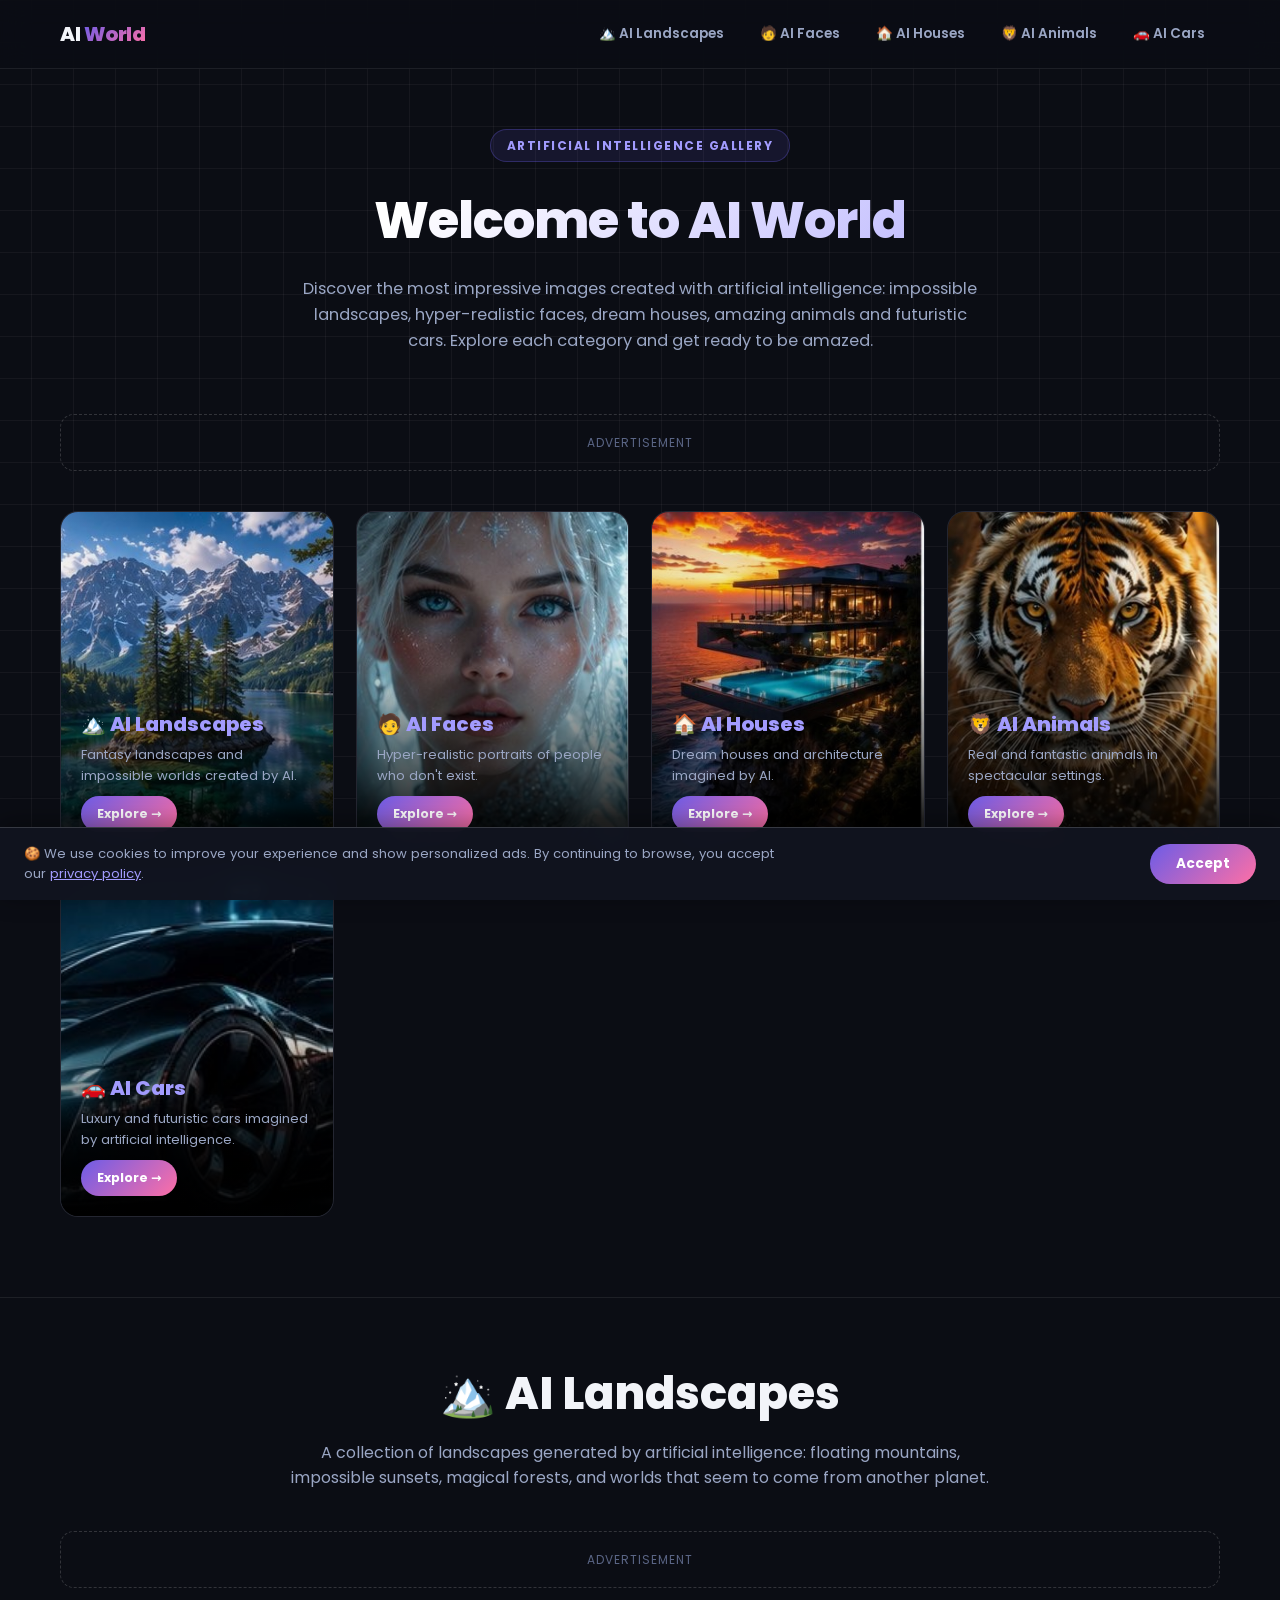
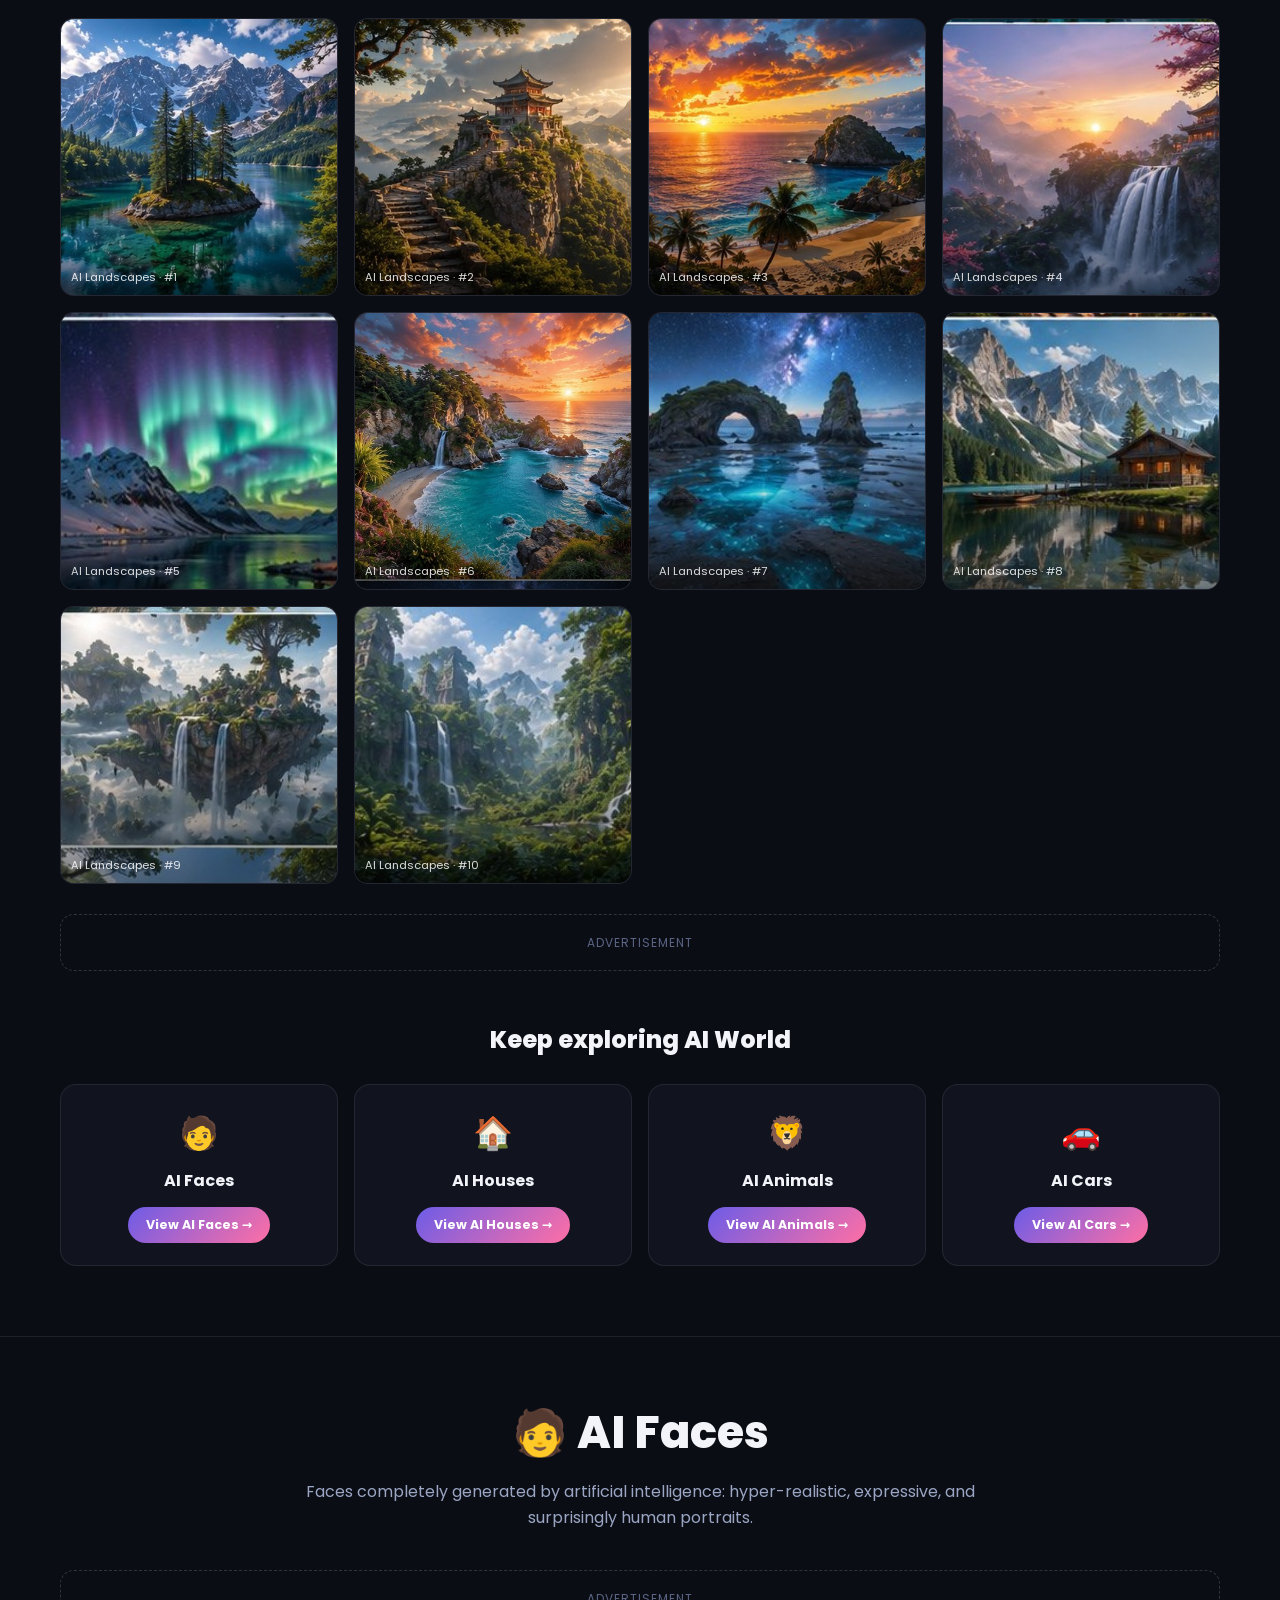
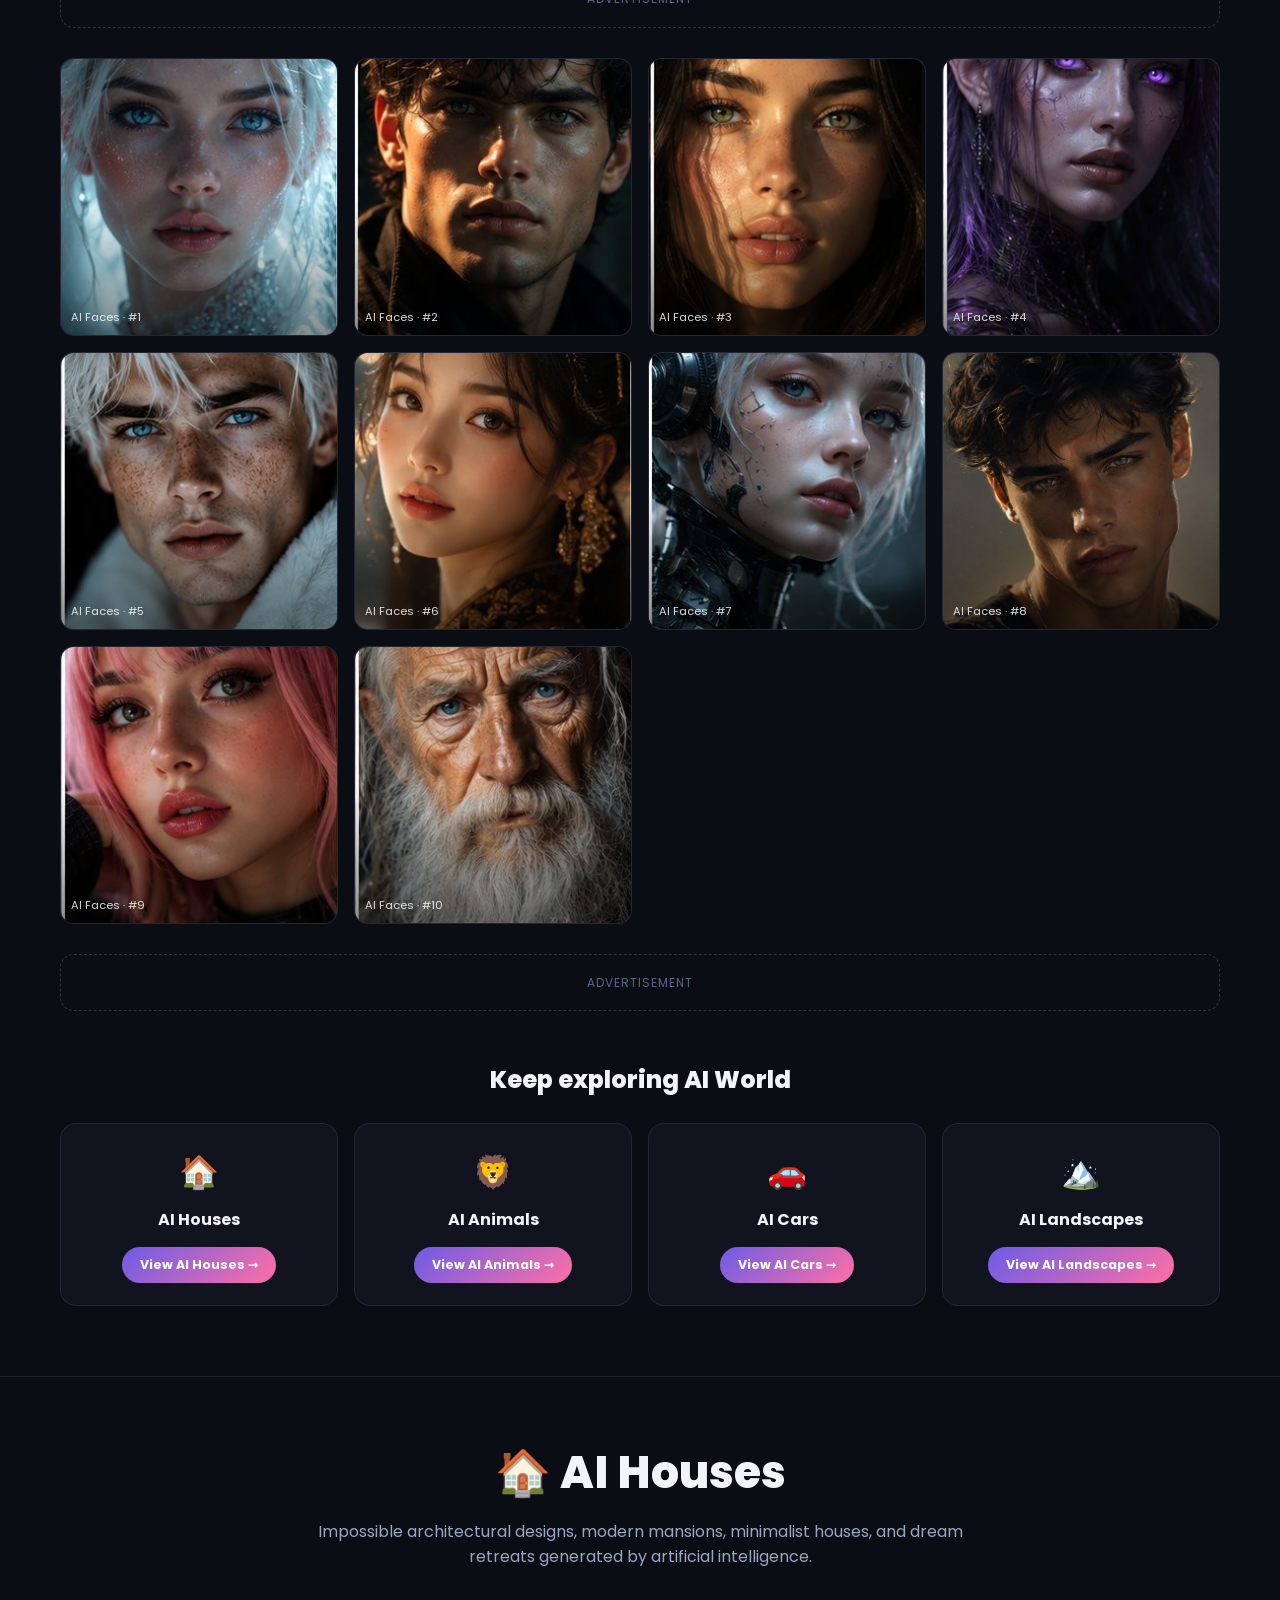
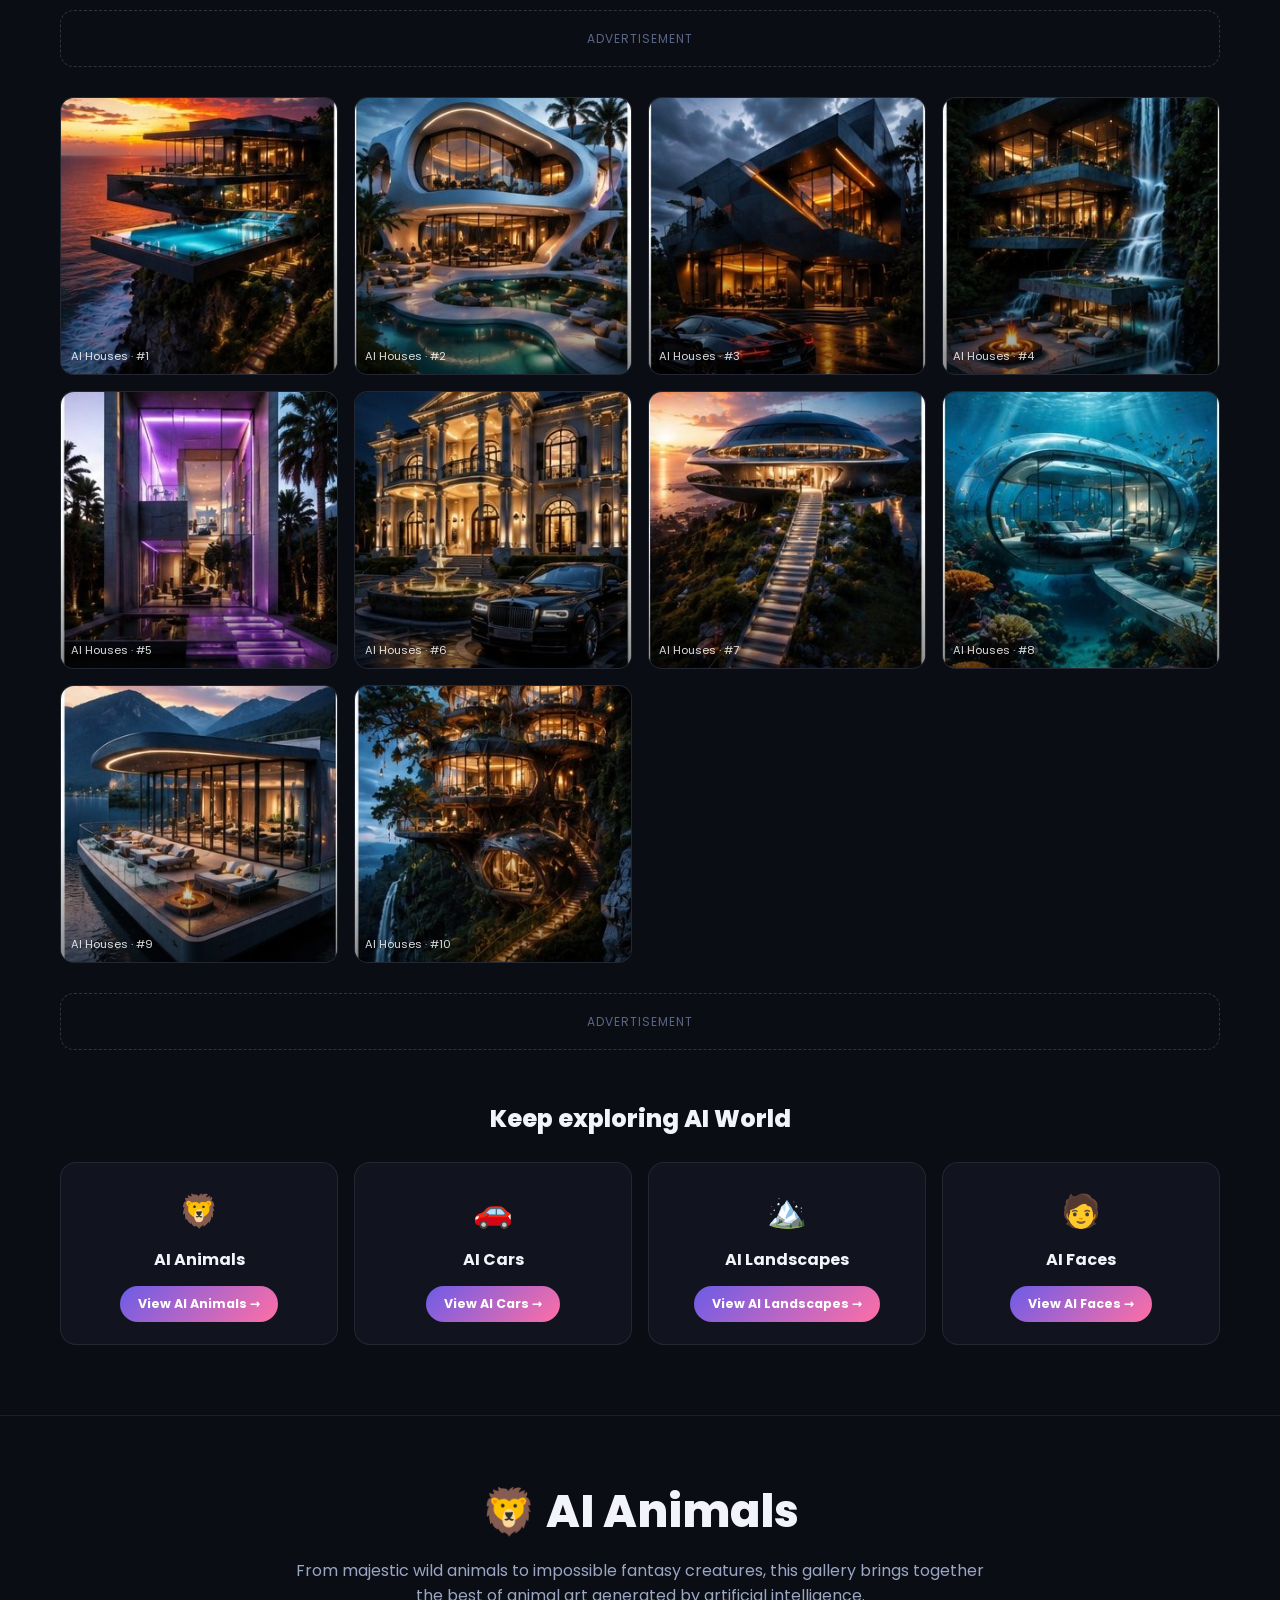
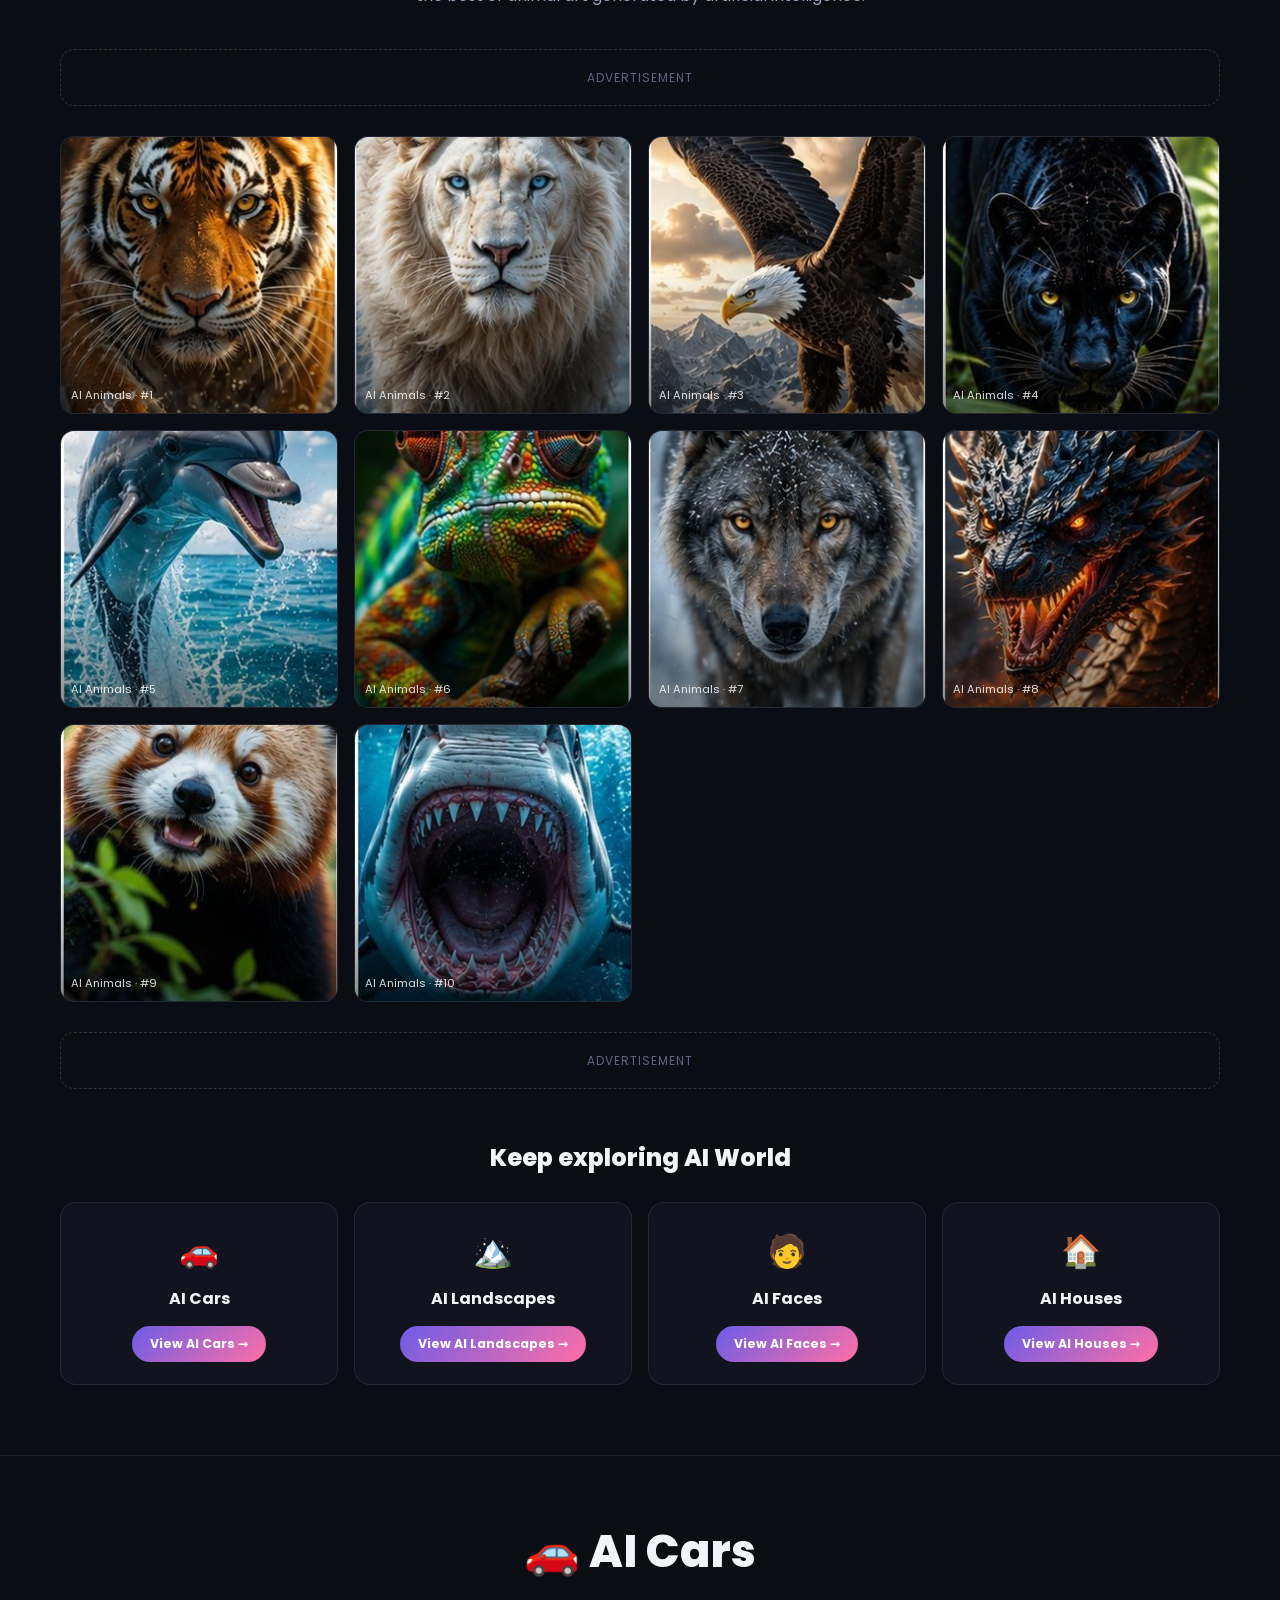
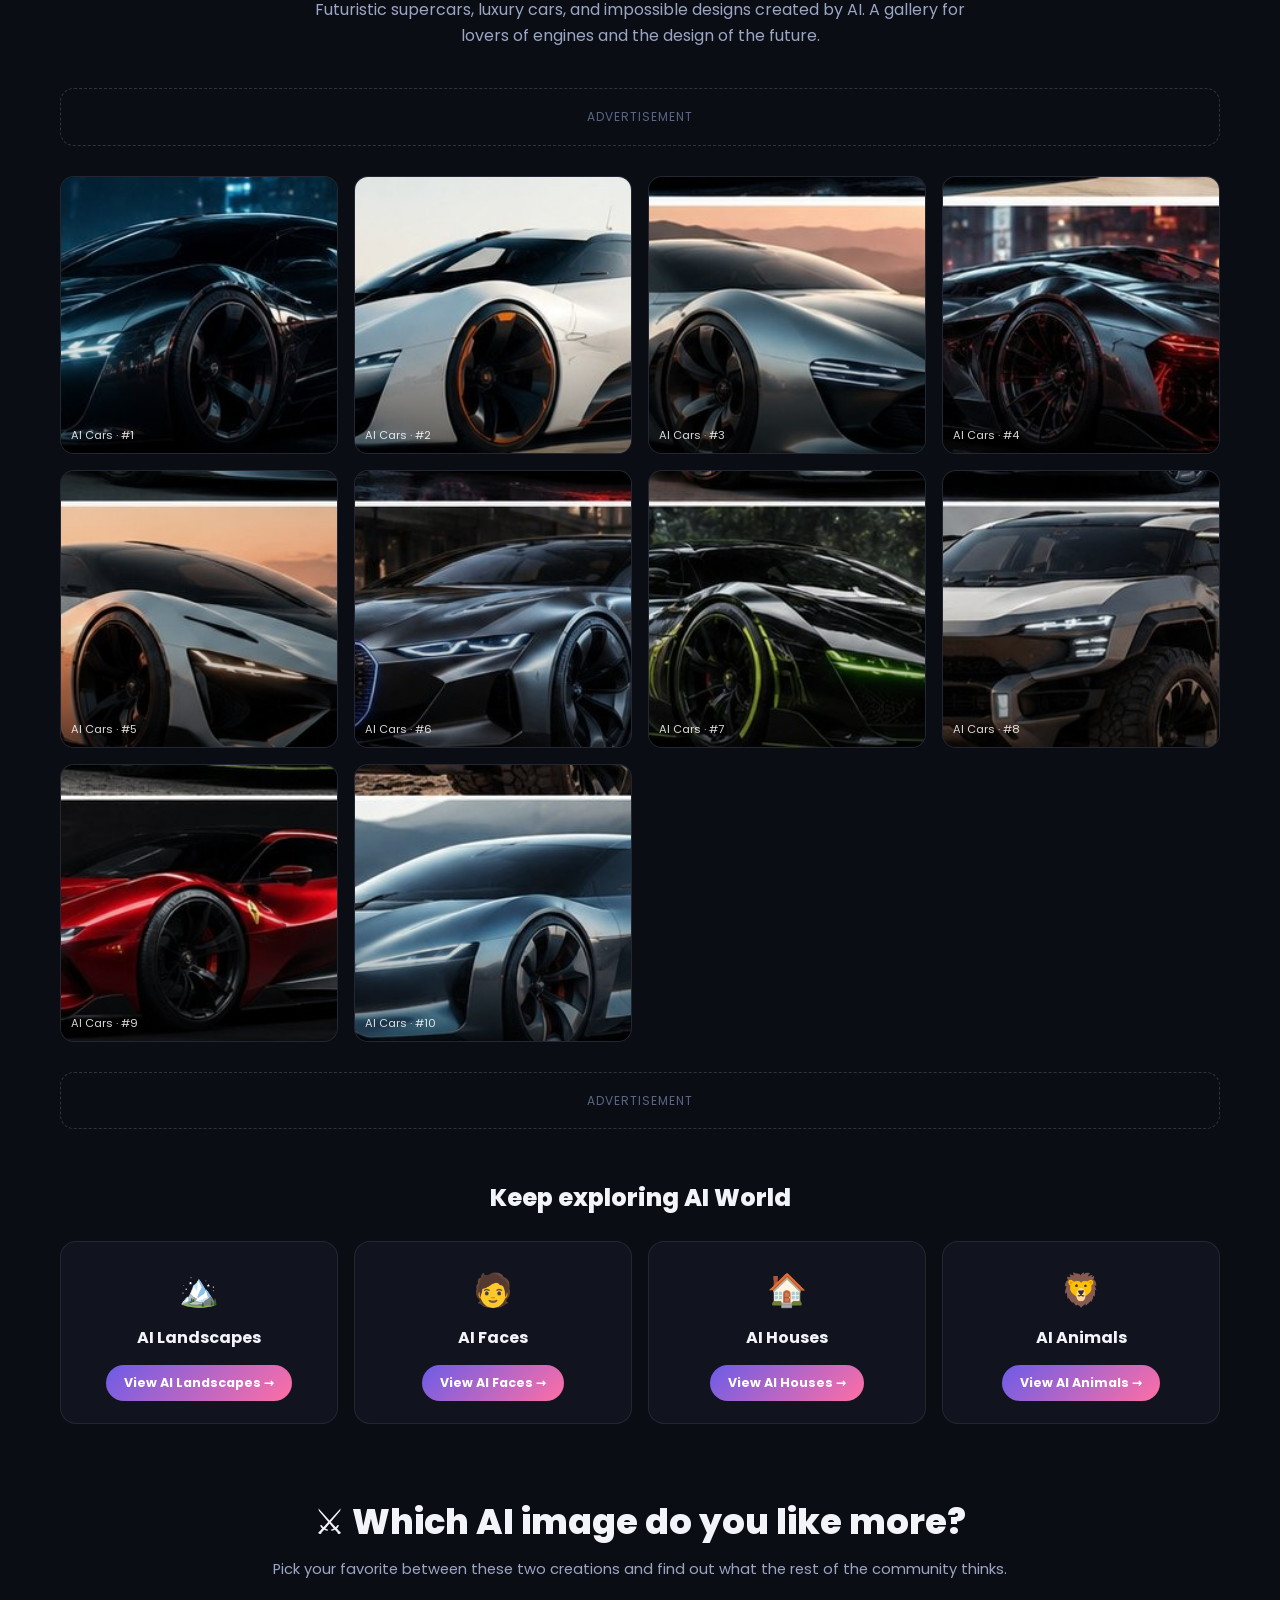
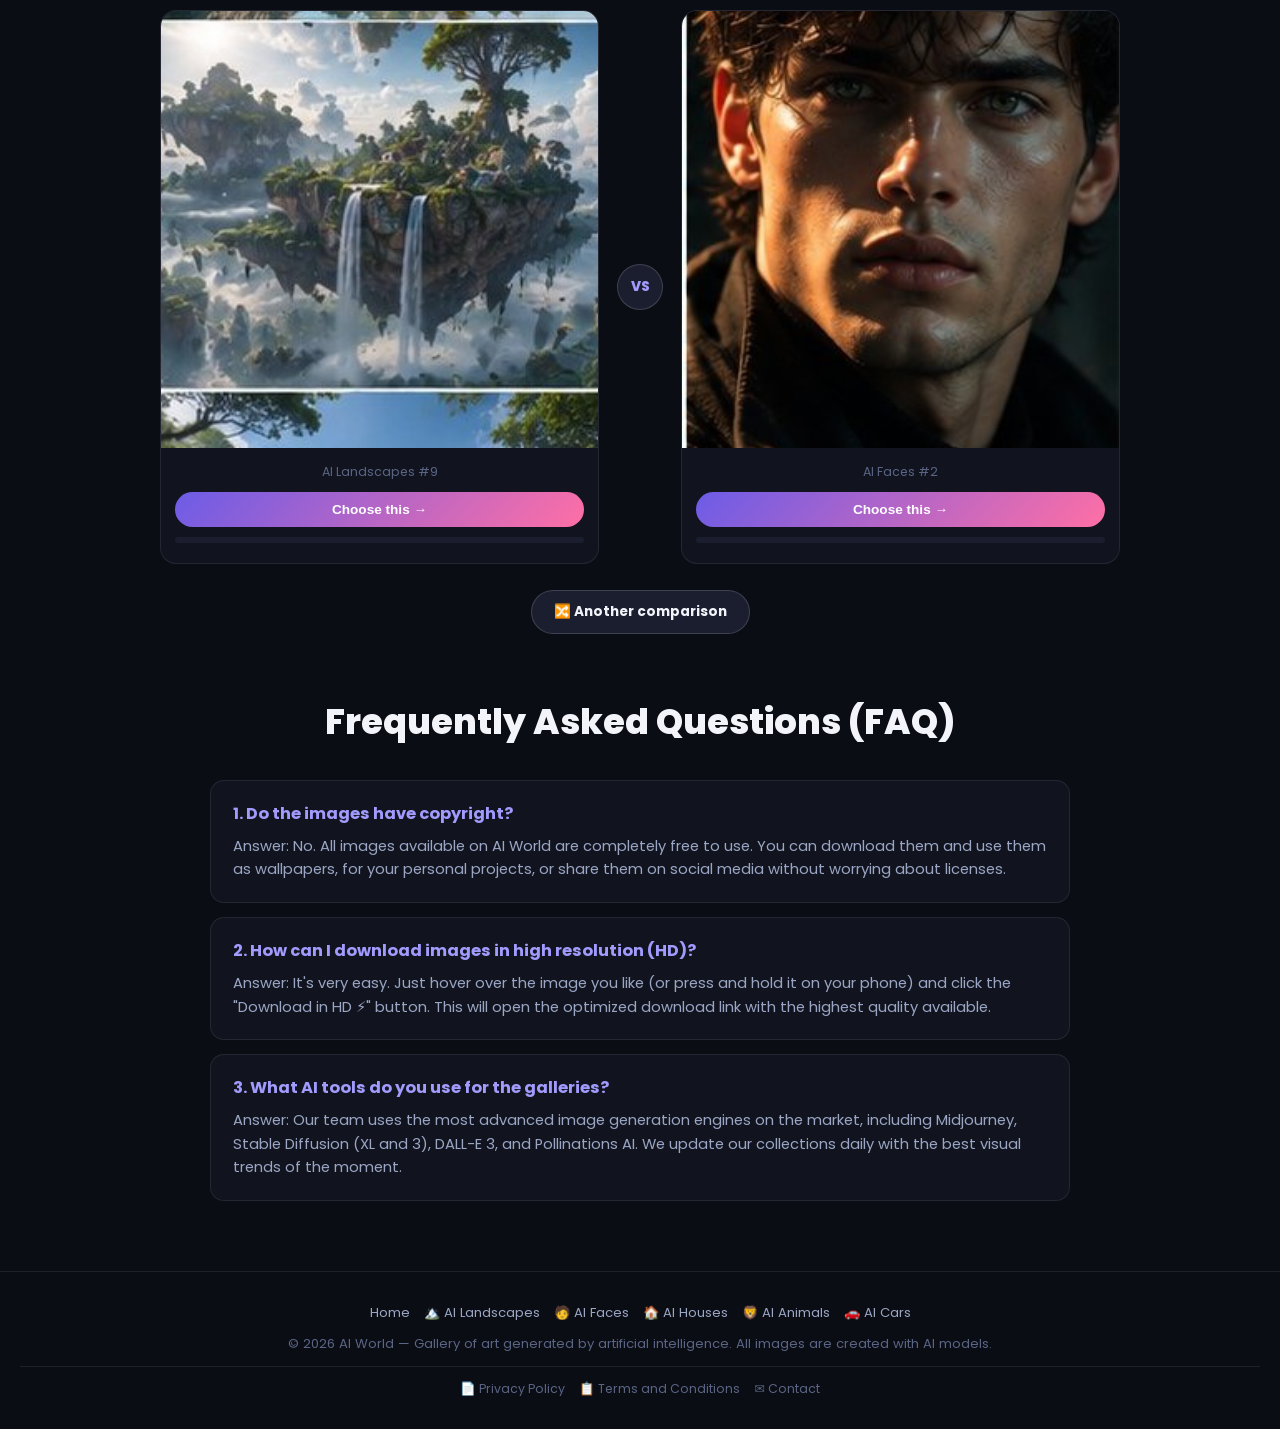
==== mundo ai/index.html @ f55146ba "Add files via upload" ====
<!DOCTYPE html>
<html lang="en">
<head>
  <meta charset="UTF-8" />
  <meta name="viewport" content="width=device-width, initial-scale=1.0" />
  
  <!-- CÓDIGO MULTITAG DE MONETAG (ACTIVO) -->
  <script src="https://quge5.com/88/tag.min.js" data-zone="249202" async data-cfasync="false"></script>
  <link rel="preconnect" href="https://fonts.googleapis.com">
  <link href="https://fonts.googleapis.com/css2?family=Poppins:wght@400;600;700;800&display=swap" rel="stylesheet">
  <title>AI World — Gallery of AI-Generated Images</title>
  <meta name="description" content="Explore AI World: landscapes, faces, houses, animals and cars generated with artificial intelligence. Amazing images on a single page." />
  <meta name="robots" content="index, follow" />
  <link rel="canonical" href="https://mundoia.com/" />

  <!-- Open Graph -->
  <meta property="og:title" content="AI World — Gallery of AI-Generated Images" />
  <meta property="og:description" content="Explore AI World: landscapes, faces, houses, animals and cars generated with artificial intelligence. Amazing images on a single page." />
  <meta property="og:type" content="website" />
  <meta property="og:image" content="https://image.pollinations.ai/prompt/epic%20fantasy%20floating%20islands%20sunset%2C%20dramatic%20clouds%2C%20hyperrealistic%2C%208k%2C%20high%20quality?width=600&height=600&seed=1000" />
  <meta property="og:url" content="https://mundoia.com/" />
  <meta property="og:locale" content="en_US" />

  <!-- Twitter Card -->
  <meta name="twitter:card" content="summary_large_image" />
  <meta name="twitter:title" content="AI World — Gallery of AI-Generated Images" />
  <meta name="twitter:description" content="Explore AI World: landscapes, faces, houses, animals and cars generated with artificial intelligence. Amazing images on a single page." />
  <meta name="twitter:image" content="https://image.pollinations.ai/prompt/epic%20fantasy%20floating%20islands%20sunset%2C%20dramatic%20clouds%2C%20hyperrealistic%2C%208k%2C%20high%20quality?width=600&height=600&seed=1000" />

  <!-- MONETAG HEAD -->
  <meta name="monetag" content="0c2abbb61e3e2661f0a6a58406e239d5" />

  <!-- SCRIPT DE VERIFICACIÓN DE GOOGLE ADSENSE (A FUTURO) -->
  <!-- <script async src="https://pagead2.googlesyndication.com/pagead/js/adsbygoogle.js?client=ca-pub-XXXXXXXXXXXXXXXX" crossorigin="anonymous"></script> -->

  <style>
/* ===== Mundo IA - estilos globales ===== */
*, *::before, *::after { box-sizing: border-box; margin: 0; padding: 0; }

:root {
  --bg: #0b0d14;
  --bg2: #11141f;
  --bg3: #1a1e2e;
  --border: rgba(255,255,255,0.08);
  --border2: rgba(255,255,255,0.16);
  --text1: #f2f4f9;
  --text2: #9aa6c4;
  --text3: #5a6585;
  --accent: #6c5ce7;
  --accent2: #a29bfe;
  --green: #3ecf8e;
  --pink: #ff6fa5;
}

html { scroll-behavior: smooth; }

body {
  font-family: 'Poppins', system-ui, -apple-system, Segoe UI, sans-serif;
  background-color: var(--bg);
  background-image:
    linear-gradient(rgba(255,255,255,0.045) 1px, transparent 1px),
    linear-gradient(90deg, rgba(255,255,255,0.045) 1px, transparent 1px);
  background-size: 42px 42px;
  background-position: center top;
  background-attachment: fixed;
  color: var(--text1);
  line-height: 1.6;
  min-height: 100vh;
}

img { max-width: 100%; display: block; }

a { color: var(--accent2); text-decoration: none; }

/* ===== Header / Nav ===== */
header {
  position: sticky;
  top: 0;
  z-index: 100;
  background: rgba(11,13,20,0.85);
  backdrop-filter: blur(14px);
  border-bottom: 1px solid var(--border);
}

.nav-wrap {
  max-width: 1200px;
  margin: 0 auto;
  display: flex;
  align-items: center;
  justify-content: space-between;
  padding: 14px 20px;
  gap: 16px;
}

.logo {
  font-size: 1.25rem;
  font-weight: 800;
  letter-spacing: -0.5px;
  color: var(--text1);
  white-space: nowrap;
}
.logo span {
  background: linear-gradient(135deg, var(--accent), var(--pink));
  -webkit-background-clip: text;
  background-clip: text;
  color: transparent;
}

nav.menu {
  display: flex;
  gap: 6px;
  flex-wrap: wrap;
  justify-content: flex-end;
}

nav.menu a {
  font-size: 0.85rem;
  font-weight: 600;
  color: var(--text2);
  padding: 8px 14px;
  border-radius: 30px;
  transition: all 0.2s ease;
  border: 1px solid transparent;
  white-space: nowrap;
}
nav.menu a:hover {
  color: var(--text1);
  background: var(--bg3);
  border-color: var(--border2);
}
nav.menu a.active {
  color: #fff;
  background: linear-gradient(135deg, var(--accent), #8e7bff);
  border-color: transparent;
}

/* mobile menu toggle */
.menu-toggle {
  display: none;
  background: var(--bg3);
  border: 1px solid var(--border2);
  color: var(--text1);
  font-size: 1.2rem;
  border-radius: 8px;
  width: 38px;
  height: 38px;
  cursor: pointer;
}

@media (max-width: 820px) {
  .menu-toggle { display: block; }
  nav.menu {
    display: none;
    width: 100%;
    flex-direction: column;
    align-items: stretch;
    gap: 4px;
    padding-top: 10px;
  }
  nav.menu.open { display: flex; }
  nav.menu a { text-align: center; }
  .nav-wrap { flex-wrap: wrap; }
}

/* ===== Hero ===== */
.hero {
  max-width: 1200px;
  margin: 0 auto;
  padding: 60px 20px 30px;
  text-align: center;
}
.hero .tag {
  display: inline-block;
  font-size: 0.75rem;
  font-weight: 700;
  letter-spacing: 1.5px;
  text-transform: uppercase;
  color: var(--accent2);
  background: rgba(108,92,231,0.12);
  border: 1px solid rgba(108,92,231,0.3);
  padding: 6px 16px;
  border-radius: 30px;
  margin-bottom: 18px;
}
.hero h1 {
  font-size: clamp(1.9rem, 5vw, 3.2rem);
  font-weight: 800;
  letter-spacing: -1px;
  margin-bottom: 14px;
  background: linear-gradient(135deg, #fff 30%, var(--accent2) 100%);
  -webkit-background-clip: text;
  background-clip: text;
  color: transparent;
}
.hero p {
  max-width: 680px;
  margin: 0 auto;
  color: var(--text2);
  font-size: 1.02rem;
}

/* ===== Categorias home ===== */
.cat-grid {
  max-width: 1200px;
  margin: 40px auto 80px;
  padding: 0 20px;
  display: grid;
  grid-template-columns: repeat(auto-fit, minmax(220px, 1fr));
  gap: 22px;
}
.cat-card {
  position: relative;
  border-radius: 18px;
  overflow: hidden;
  border: 1px solid var(--border);
  background: var(--bg2);
  aspect-ratio: 4/5;
  transition: transform 0.25s ease, border-color 0.25s ease;
}
.cat-card:hover { transform: translateY(-6px); border-color: var(--accent2); }
.cat-card img {
  width: 100%; height: 100%; object-fit: cover;
  transition: transform 0.4s ease;
}
.cat-card:hover img { transform: scale(1.07); }
.cat-card .overlay {
  position: absolute; inset: 0;
  background: linear-gradient(to top, rgba(0,0,0,0.85) 10%, rgba(0,0,0,0.05) 60%);
  display: flex; flex-direction: column; justify-content: flex-end;
  padding: 20px;
}
.cat-card h3 { font-size: 1.25rem; font-weight: 800; margin-bottom: 4px; }
.cat-card p { font-size: 0.82rem; color: var(--text2); margin-bottom: 10px; }
.cat-card .go {
  display: inline-flex; align-items: center; gap: 6px;
  font-size: 0.78rem; font-weight: 700;
  color: #fff;
  background: linear-gradient(135deg, var(--accent), var(--pink));
  padding: 8px 16px; border-radius: 30px; align-self: flex-start;
}

/* ===== Secciones de categoría (one-page) ===== */
.category-section {
  border-top: 1px solid var(--border);
  padding-top: 10px;
  scroll-margin-top: 70px;
}
.cat-hero {
  max-width: 1200px;
  margin: 0 auto;
  padding: 50px 20px 10px;
  text-align: center;
}
.cat-hero h2 {
  font-size: clamp(1.8rem, 4.5vw, 2.8rem);
  font-weight: 800;
  margin-bottom: 10px;
}
.cat-hero p {
  color: var(--text2);
  max-width: 700px;
  margin: 0 auto;
}
.next-section h3 {
  text-align: center;
  font-size: 1.4rem;
  font-weight: 800;
  margin-bottom: 24px;
}


/* ===== Gallery grid ===== */
.gallery {
  max-width: 1200px;
  margin: 30px auto 20px;
  padding: 0 20px;
  display: grid;
  grid-template-columns: repeat(auto-fill, minmax(230px, 1fr));
  gap: 16px;
}
.gallery figure {
  border-radius: 14px;
  overflow: hidden;
  background: var(--bg2);
  border: 1px solid var(--border);
  aspect-ratio: 1;
  position: relative;
}
.gallery img {
  width: 100%; height: 100%; object-fit: cover;
  transition: transform 0.4s ease;
}
.gallery figure.loading::before, .cat-card.loading::before {
  content: '⏳';
  position: absolute; inset: 0;
  display: flex; align-items: center; justify-content: center;
  font-size: 1.6rem; color: var(--text3);
  z-index: 1;
}
.gallery figure.error::before, .cat-card.error::before {
  content: '⚠️ reintentando...';
  font-size: 0.7rem;
}

.gallery figure:hover img { transform: scale(1.06); }
.gallery figure::after {
  content: '';
  position: absolute; inset: 0;
  background: linear-gradient(to top, rgba(0,0,0,0.45), transparent 50%);
  pointer-events: none;
}
.gallery figcaption {
  position: absolute; bottom: 8px; left: 10px; right: 10px;
  font-size: 0.7rem; color: rgba(255,255,255,0.85);
  z-index: 2;
}

/* ===== CTA / navegacion entre categorias ===== */
.next-section {
  max-width: 1200px;
  margin: 50px auto 70px;
  padding: 0 20px;
}
.next-section h2, .next-section h3 {
  text-align: center;
  font-size: 1.5rem;
  font-weight: 800;
  margin-bottom: 24px;
}
.next-grid {
  display: grid;
  grid-template-columns: repeat(auto-fit, minmax(180px, 1fr));
  gap: 16px;
}
.next-card {
  display: flex; flex-direction: column; align-items: center; gap: 10px;
  text-align: center;
  background: var(--bg2);
  border: 1px solid var(--border);
  border-radius: 16px;
  padding: 22px 14px;
  transition: all 0.2s ease;
}
.next-card:hover { border-color: var(--accent2); transform: translateY(-4px); }
.next-card .emoji { font-size: 2rem; }
.next-card .name { font-weight: 700; color: var(--text1); }
.next-card .btn {
  margin-top: 4px;
  font-size: 0.78rem; font-weight: 700;
  color: #fff;
  background: linear-gradient(135deg, var(--accent), var(--pink));
  padding: 8px 18px; border-radius: 30px;
}

/* ===== Ad slots (Monetag friendly) ===== */
.ad-slot {
  max-width: 1200px;
  margin: 30px auto;
  padding: 0 20px;
  text-align: center;
}
.ad-slot .ad-box {
  border: 1px dashed var(--border2);
  border-radius: 14px;
  padding: 18px;
  color: var(--text3);
  font-size: 0.75rem;
  text-transform: uppercase;
  letter-spacing: 1px;
}

/* ===== Comparador ===== */
.compare-section {
  max-width: 1000px;
  margin: 60px auto;
  padding: 0 20px;
  text-align: center;
}
.compare-section h2 {
  font-size: clamp(1.6rem, 4vw, 2.2rem);
  font-weight: 800;
  margin-bottom: 8px;
}
.compare-section .sub {
  color: var(--text2);
  font-size: 0.92rem;
  margin-bottom: 28px;
}
.compare-grid {
  display: grid;
  grid-template-columns: 1fr auto 1fr;
  align-items: center;
  gap: 18px;
}
.compare-card {
  background: var(--bg2);
  border: 1px solid var(--border);
  border-radius: 16px;
  overflow: hidden;
  transition: border-color 0.2s, transform 0.2s;
}
.compare-card:hover { border-color: var(--accent2); }
.compare-card img { width: 100%; aspect-ratio: 1; object-fit: cover; }
.compare-card .cc-body { padding: 14px; }
.compare-card .cc-label { font-size: 0.78rem; color: var(--text3); margin-bottom: 10px; }
.compare-card button {
  width: 100%;
  font-size: 0.85rem; font-weight: 700;
  color: #fff;
  background: linear-gradient(135deg, var(--accent), var(--pink));
  border: none; padding: 10px 14px; border-radius: 30px;
  cursor: pointer; transition: transform 0.15s, opacity 0.15s;
}
.compare-card button:hover { transform: translateY(-2px); }
.compare-card.voted button { opacity: 0.5; cursor: default; }
.compare-card .bar-wrap {
  margin-top: 10px;
  height: 6px;
  background: var(--bg3);
  border-radius: 10px;
  overflow: hidden;
}
.compare-card .bar-fill {
  height: 100%;
  background: linear-gradient(90deg, var(--accent), var(--pink));
  width: 0%;
  transition: width 0.5s ease;
}
.compare-card .pct { font-size: 0.75rem; color: var(--text2); margin-top: 6px; }
.vs-circle {
  width: 46px; height: 46px;
  border-radius: 50%;
  background: var(--bg3);
  border: 1px solid var(--border2);
  display: flex; align-items: center; justify-content: center;
  font-weight: 800; font-size: 0.85rem;
  color: var(--accent2);
}
.compare-next {
  margin-top: 26px;
  display: inline-flex; align-items: center; gap: 8px;
  font-size: 0.85rem; font-weight: 700;
  color: var(--text1);
  background: var(--bg3);
  border: 1px solid var(--border2);
  padding: 10px 22px; border-radius: 30px;
  cursor: pointer; transition: all 0.2s;
}
.compare-next:hover { border-color: var(--accent2); color: var(--accent2); }
@media (max-width: 700px) {
  .compare-grid { grid-template-columns: 1fr; }
  .vs-circle { margin: 0 auto; }
}

.faq-section {
  max-width: 900px;
  margin: 60px auto 70px;
  padding: 0 20px;
}
.faq-section h2 {
  text-align: center;
  font-size: clamp(1.6rem, 4vw, 2.2rem);
  font-weight: 800;
  margin-bottom: 30px;
}
.faq-item {
  background: var(--bg2);
  border: 1px solid var(--border);
  border-radius: 14px;
  padding: 20px 22px;
  margin-bottom: 14px;
}
.faq-item h3 {
  font-size: 1.02rem;
  font-weight: 700;
  color: var(--accent2);
  margin-bottom: 8px;
}
.faq-item p {
  font-size: 0.92rem;
  color: var(--text2);
}

footer {
  border-top: 1px solid var(--border);
  margin-top: 40px;
  padding: 30px 20px;
  text-align: center;
  color: var(--text3);
  font-size: 0.82rem;
}
footer a { color: var(--text2); }
footer .foot-links { display: flex; gap: 14px; justify-content: center; flex-wrap: wrap; margin-bottom: 10px; }
footer .foot-legal { display: flex; gap: 14px; justify-content: center; flex-wrap: wrap; margin-top: 12px; padding-top: 12px; border-top: 1px solid var(--border); }
footer .foot-legal a { font-size: 0.78rem; color: var(--text3); transition: color 0.2s; }
footer .foot-legal a:hover { color: var(--accent2); }

/* ===== Cookie Banner ===== */
#cookie-banner {
  position: fixed;
  bottom: 0; left: 0; right: 0;
  z-index: 9999;
  background: rgba(17, 20, 31, 0.97);
  border-top: 1px solid var(--border2);
  backdrop-filter: blur(12px);
  padding: 16px 24px;
  display: flex;
  align-items: center;
  justify-content: space-between;
  gap: 16px;
  flex-wrap: wrap;
  box-shadow: 0 -4px 24px rgba(0,0,0,0.4);
}
#cookie-banner p {
  font-size: 0.82rem;
  color: var(--text2);
  max-width: 750px;
  line-height: 1.5;
  margin: 0;
}
#cookie-banner p a { color: var(--accent2); text-decoration: underline; }
#cookie-banner-btn {
  background: linear-gradient(135deg, var(--accent), var(--pink));
  color: #fff;
  border: none;
  padding: 10px 26px;
  border-radius: 30px;
  font-size: 0.85rem;
  font-weight: 700;
  cursor: pointer;
  white-space: nowrap;
  transition: opacity 0.2s;
  font-family: inherit;
}
#cookie-banner-btn:hover { opacity: 0.85; }

/* ===== Modales legales ===== */
.modal-overlay {
  display: none;
  position: fixed;
  inset: 0;
  z-index: 10000;
  background: rgba(0,0,0,0.75);
  backdrop-filter: blur(6px);
  align-items: center;
  justify-content: center;
  padding: 20px;
}
.modal-overlay.open { display: flex; }
.modal-box {
  background: var(--bg2);
  border: 1px solid var(--border2);
  border-radius: 18px;
  max-width: 680px;
  width: 100%;
  max-height: 85vh;
  overflow-y: auto;
  padding: 36px 32px;
  position: relative;
  scrollbar-width: thin;
  scrollbar-color: var(--border2) transparent;
}
.modal-box h2 {
  font-size: 1.4rem;
  font-weight: 800;
  margin-bottom: 18px;
  color: var(--accent2);
}
.modal-box h3 {
  font-size: 1rem;
  font-weight: 700;
  color: var(--text1);
  margin: 18px 0 6px;
}
.modal-box p, .modal-box li {
  font-size: 0.88rem;
  color: var(--text2);
  line-height: 1.7;
  margin-bottom: 8px;
}
.modal-box ul { padding-left: 18px; margin-bottom: 8px; }
.modal-close {
  position: absolute;
  top: 16px; right: 18px;
  background: var(--bg3);
  border: 1px solid var(--border2);
  color: var(--text1);
  font-size: 1.1rem;
  border-radius: 8px;
  width: 34px; height: 34px;
  cursor: pointer;
  font-family: inherit;
  line-height: 1;
}
/* Formulario de contacto */
.contact-form { margin-top: 10px; }
.contact-form label {
  display: block;
  font-size: 0.82rem;
  font-weight: 600;
  color: var(--text2);
  margin-bottom: 5px;
  margin-top: 14px;
}
.contact-form input,
.contact-form textarea {
  width: 100%;
  background: var(--bg3);
  border: 1px solid var(--border2);
  border-radius: 10px;
  color: var(--text1);
  font-family: inherit;
  font-size: 0.88rem;
  padding: 10px 14px;
  outline: none;
  transition: border-color 0.2s;
  resize: vertical;
}
.contact-form input:focus,
.contact-form textarea:focus { border-color: var(--accent2); }
.contact-form textarea { min-height: 100px; }
.contact-form button {
  margin-top: 16px;
  background: linear-gradient(135deg, var(--accent), var(--pink));
  color: #fff;
  border: none;
  padding: 11px 28px;
  border-radius: 30px;
  font-size: 0.88rem;
  font-weight: 700;
  cursor: pointer;
  font-family: inherit;
  transition: opacity 0.2s;
}
.contact-form button:hover { opacity: 0.85; }
.contact-email-alt {
  margin-top: 20px;
  padding: 14px;
  background: var(--bg3);
  border-radius: 10px;
  font-size: 0.85rem;
  color: var(--text2);
  text-align: center;
}
.contact-email-alt a { color: var(--accent2); text-decoration: underline; }

  </style>
</head>
<body>
  <header>
    <div class="nav-wrap">
      <a href="#top" class="logo">AI <span>World</span></a>
      <button class="menu-toggle" id="menuToggle" aria-label="Open menu">☰</button>
      <nav class="menu" id="mainMenu">
        <a href="#paisajes-ia">🏔️ AI Landscapes</a>
        <a href="#rostros-ia">🧑 AI Faces</a>
        <a href="#casas-ia">🏠 AI Houses</a>
        <a href="#animales-ia">🦁 AI Animals</a>
        <a href="#autos-ia">🚗 AI Cars</a>
      </nav>
    </div>
  </header>

  <section class="hero" id="top">
    <span class="tag">Artificial Intelligence Gallery</span>
    <h1>Welcome to AI World</h1>
    <p>Discover the most impressive images created with artificial intelligence: impossible landscapes, hyper-realistic faces, dream houses, amazing animals and futuristic cars. Explore each category and get ready to be amazed.</p>
  </section>

  <div class="ad-slot"><div class="ad-box">Advertisement</div></div>

  <section class="cat-grid">
      <a href="#paisajes-ia" class="cat-card">
        <img src="[data-uri]" alt="AI Landscapes" loading="lazy" />
        <div class="overlay">
          <h3>🏔️ AI Landscapes</h3>
          <p>Fantasy landscapes and impossible worlds created by AI.</p>
          <span class="go">Explore →</span>
        </div>
      </a>
      <a href="#rostros-ia" class="cat-card">
        <img src="[data-uri]" alt="AI Faces" loading="lazy" />
        <div class="overlay">
          <h3>🧑 AI Faces</h3>
          <p>Hyper-realistic portraits of people who don't exist.</p>
          <span class="go">Explore →</span>
        </div>
      </a>
      <a href="#casas-ia" class="cat-card">
        <img src="[data-uri]" alt="AI Houses" loading="lazy" />
        <div class="overlay">
          <h3>🏠 AI Houses</h3>
          <p>Dream houses and architecture imagined by AI.</p>
          <span class="go">Explore →</span>
        </div>
      </a>
      <a href="#animales-ia" class="cat-card">
        <img src="[data-uri]" alt="AI Animals" loading="lazy" />
        <div class="overlay">
          <h3>🦁 AI Animals</h3>
          <p>Real and fantastic animals in spectacular settings.</p>
          <span class="go">Explore →</span>
        </div>
      </a>
      <a href="#autos-ia" class="cat-card">
        <img src="[data-uri]" alt="AI Cars" loading="lazy" />
        <div class="overlay">
          <h3>🚗 AI Cars</h3>
          <p>Luxury and futuristic cars imagined by artificial intelligence.</p>
          <span class="go">Explore →</span>
        </div>
      </a>
  </section>


  <section class="category-section" id="paisajes-ia">
    <div class="cat-hero">
      <h2>🏔️ AI Landscapes</h2>
      <p>A collection of landscapes generated by artificial intelligence: floating mountains, impossible sunsets, magical forests, and worlds that seem to come from another planet.</p>
    </div>

  <div class="ad-slot"><div class="ad-box">Advertisement</div></div>

    <div class="gallery">
      <figure>
        <img class="gallery-img" src="[data-uri]" alt="AI Landscapes #1" loading="lazy" />
        <figcaption>AI Landscapes · #1</figcaption>
      </figure>
      <figure>
        <img class="gallery-img" src="[data-uri]" alt="AI Landscapes #2" loading="lazy" />
        <figcaption>AI Landscapes · #2</figcaption>
      </figure>
      <figure>
        <img class="gallery-img" src="[data-uri]" alt="AI Landscapes #3" loading="lazy" />
        <figcaption>AI Landscapes · #3</figcaption>
      </figure>
      <figure>
        <img class="gallery-img" src="[data-uri]" alt="AI Landscapes #4" loading="lazy" />
        <figcaption>AI Landscapes · #4</figcaption>
      </figure>
      <figure>
        <img class="gallery-img" src="[data-uri]" alt="AI Landscapes #5" loading="lazy" />
        <figcaption>AI Landscapes · #5</figcaption>
      </figure>
      <figure>
        <img class="gallery-img" src="[data-uri]" alt="AI Landscapes #6" loading="lazy" />
        <figcaption>AI Landscapes · #6</figcaption>
      </figure>
      <figure>
        <img class="gallery-img" src="[data-uri]" alt="AI Landscapes #7" loading="lazy" />
        <figcaption>AI Landscapes · #7</figcaption>
      </figure>
      <figure>
        <img class="gallery-img" src="[data-uri]" alt="AI Landscapes #8" loading="lazy" />
        <figcaption>AI Landscapes · #8</figcaption>
      </figure>
      <figure>
        <img class="gallery-img" src="[data-uri]" alt="AI Landscapes #9" loading="lazy" />
        <figcaption>AI Landscapes · #9</figcaption>
      </figure>
      <figure>
        <img class="gallery-img" src="[data-uri]" alt="AI Landscapes #10" loading="lazy" />
        <figcaption>AI Landscapes · #10</figcaption>
      </figure>
    </div>

  <div class="ad-slot"><div class="ad-box">Advertisement</div></div>

    <div class="next-section">
      <h3>Keep exploring AI World</h3>
      <div class="next-grid">
        <a href="#rostros-ia" class="next-card">
          <span class="emoji">🧑</span>
          <span class="name">AI Faces</span>
          <span class="btn">View AI Faces →</span>
        </a>
        <a href="#casas-ia" class="next-card">
          <span class="emoji">🏠</span>
          <span class="name">AI Houses</span>
          <span class="btn">View AI Houses →</span>
        </a>
        <a href="#animales-ia" class="next-card">
          <span class="emoji">🦁</span>
          <span class="name">AI Animals</span>
          <span class="btn">View AI Animals →</span>
        </a>
        <a href="#autos-ia" class="next-card">
          <span class="emoji">🚗</span>
          <span class="name">AI Cars</span>
          <span class="btn">View AI Cars →</span>
        </a>
      </div>
    </div>
  </section>


  <section class="category-section" id="rostros-ia">
    <div class="cat-hero">
      <h2>🧑 AI Faces</h2>
      <p>Faces completely generated by artificial intelligence: hyper-realistic, expressive, and surprisingly human portraits.</p>
    </div>

  <div class="ad-slot"><div class="ad-box">Advertisement</div></div>

    <div class="gallery">
      <figure>
        <img class="gallery-img" src="[data-uri]" alt="AI Faces #1" loading="lazy" />
        <figcaption>AI Faces · #1</figcaption>
      </figure>
      <figure>
        <img class="gallery-img" src="[data-uri]" alt="AI Faces #2" loading="lazy" />
        <figcaption>AI Faces · #2</figcaption>
      </figure>
      <figure>
        <img class="gallery-img" src="[data-uri]" alt="AI Faces #3" loading="lazy" />
        <figcaption>AI Faces · #3</figcaption>
      </figure>
      <figure>
        <img class="gallery-img" src="[data-uri]" alt="AI Faces #4" loading="lazy" />
        <figcaption>AI Faces · #4</figcaption>
      </figure>
      <figure>
        <img class="gallery-img" src="[data-uri]" alt="AI Faces #5" loading="lazy" />
        <figcaption>AI Faces · #5</figcaption>
      </figure>
      <figure>
        <img class="gallery-img" src="[data-uri]" alt="AI Faces #6" loading="lazy" />
        <figcaption>AI Faces · #6</figcaption>
      </figure>
      <figure>
        <img class="gallery-img" src="[data-uri]" alt="AI Faces #7" loading="lazy" />
        <figcaption>AI Faces · #7</figcaption>
      </figure>
      <figure class="loading">
        <img class="gallery-img" data-prompt="AI Faces #8" data-seed="531" data-tries="0" src="[data-uri]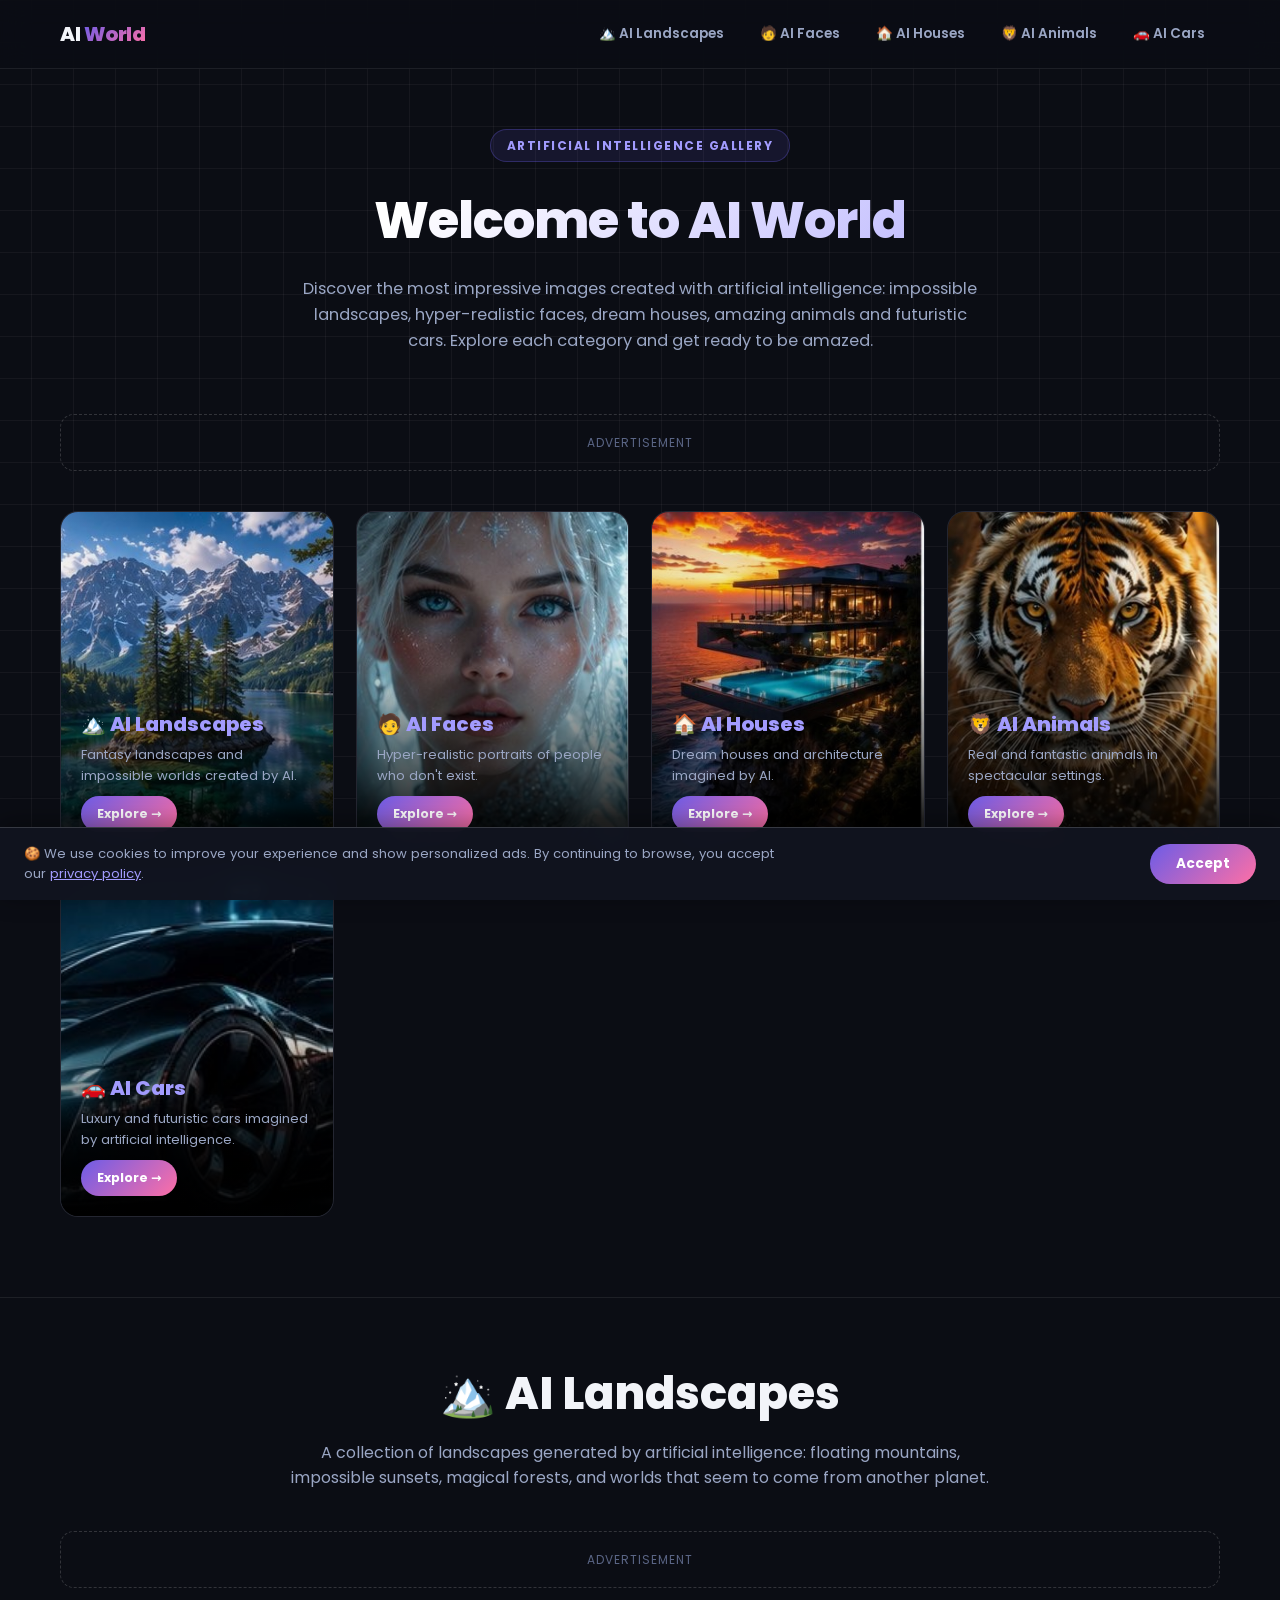
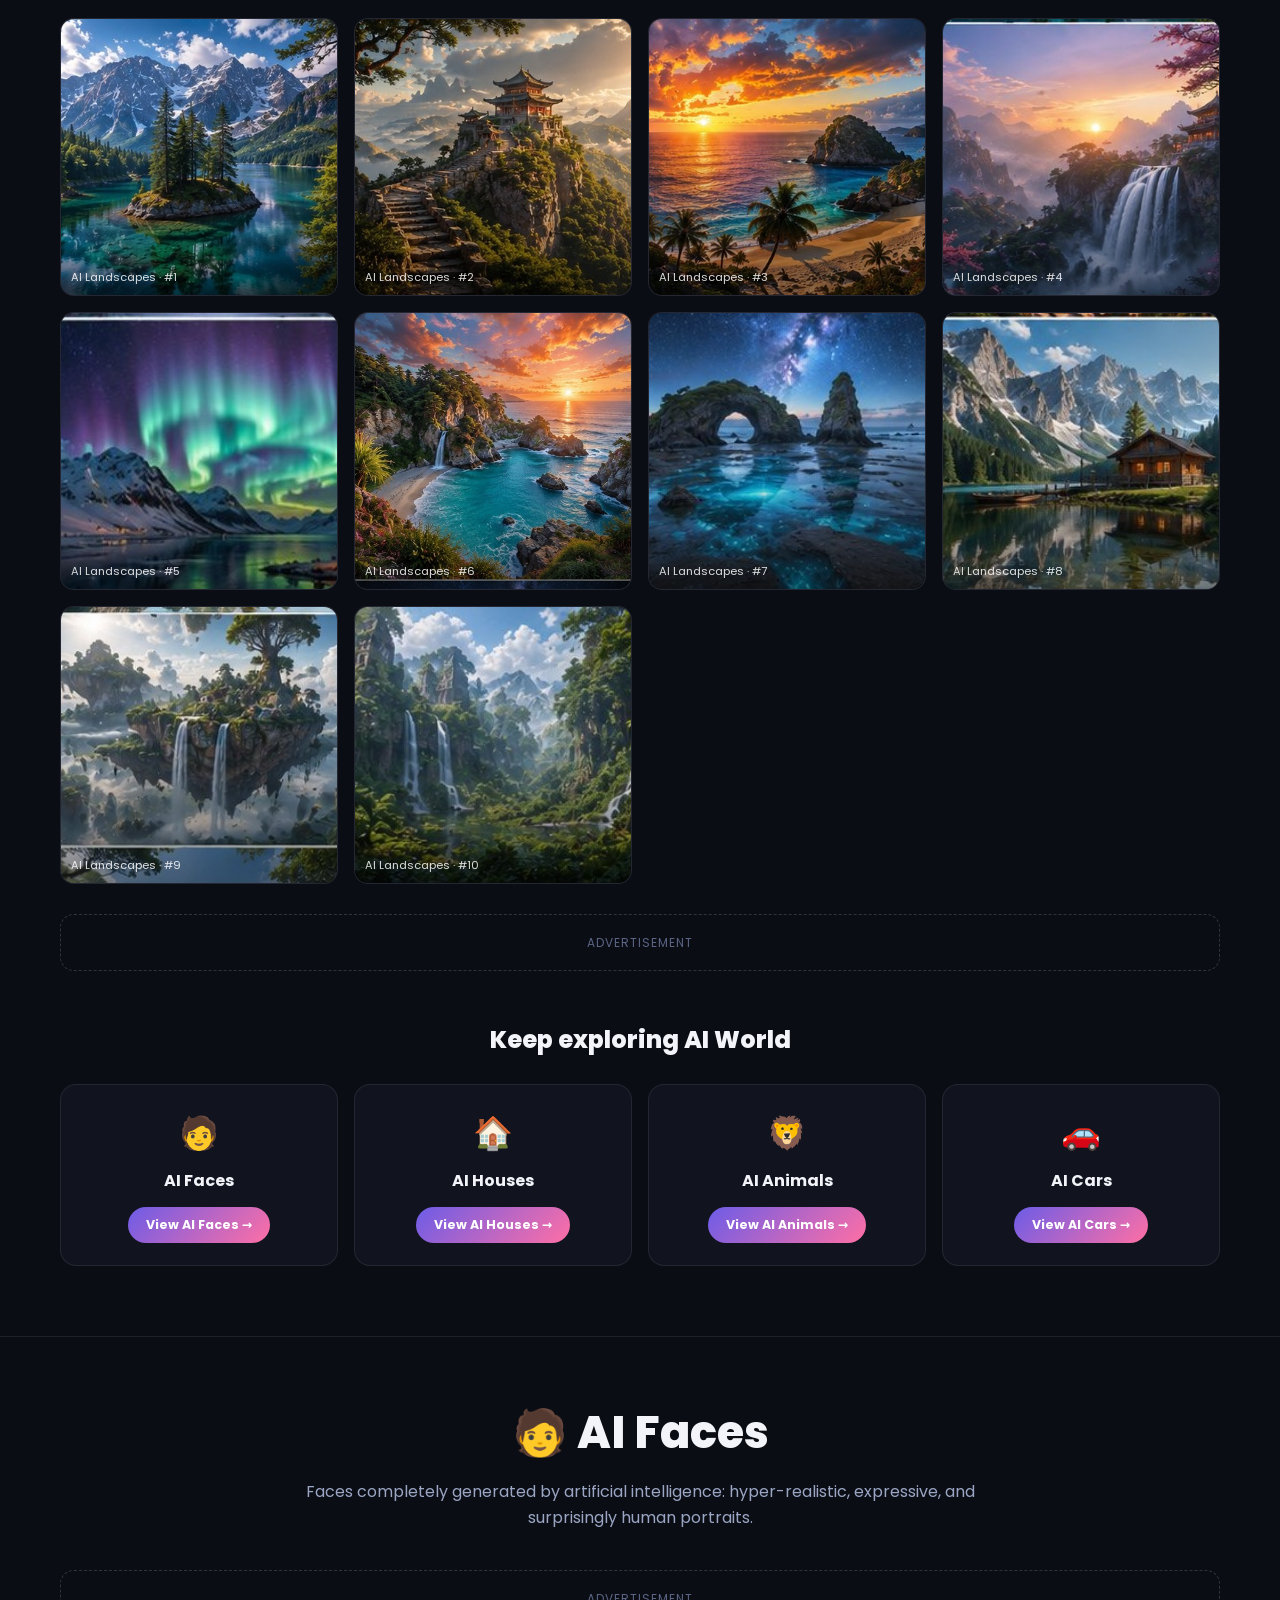
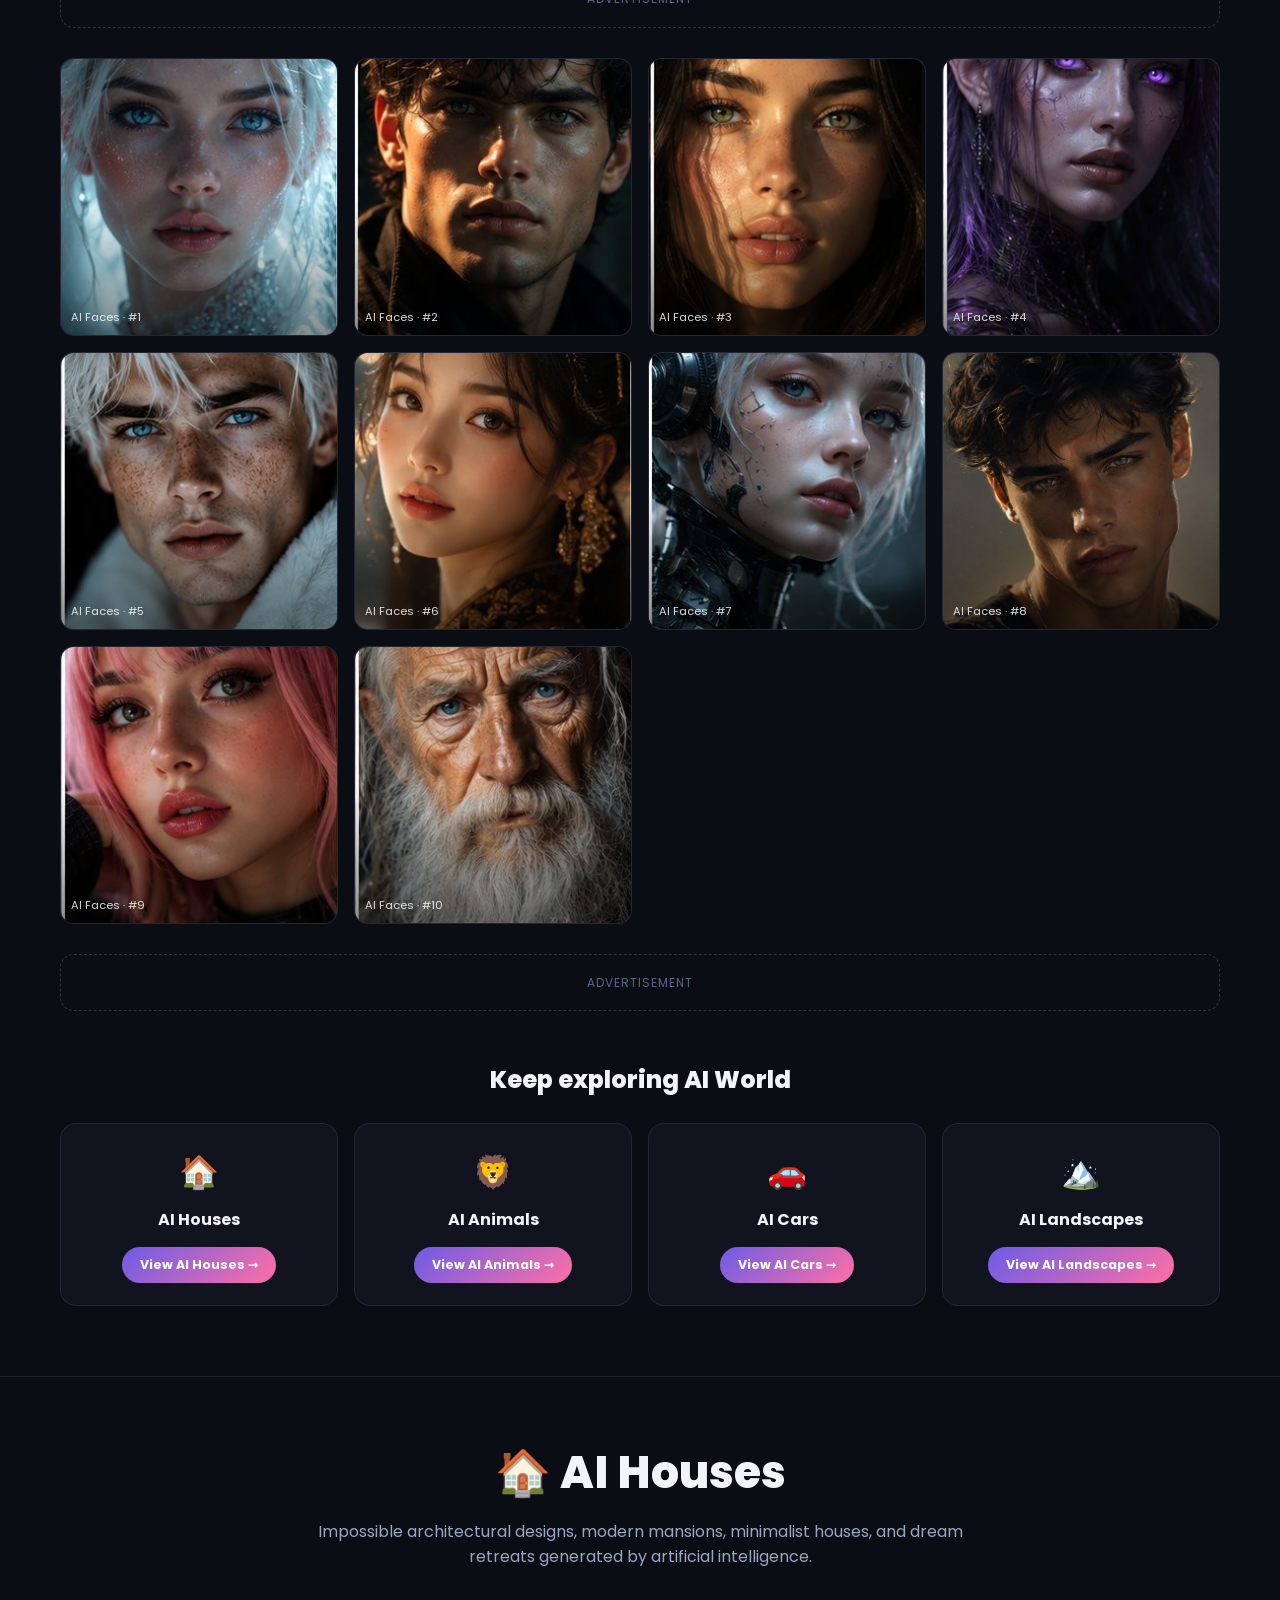
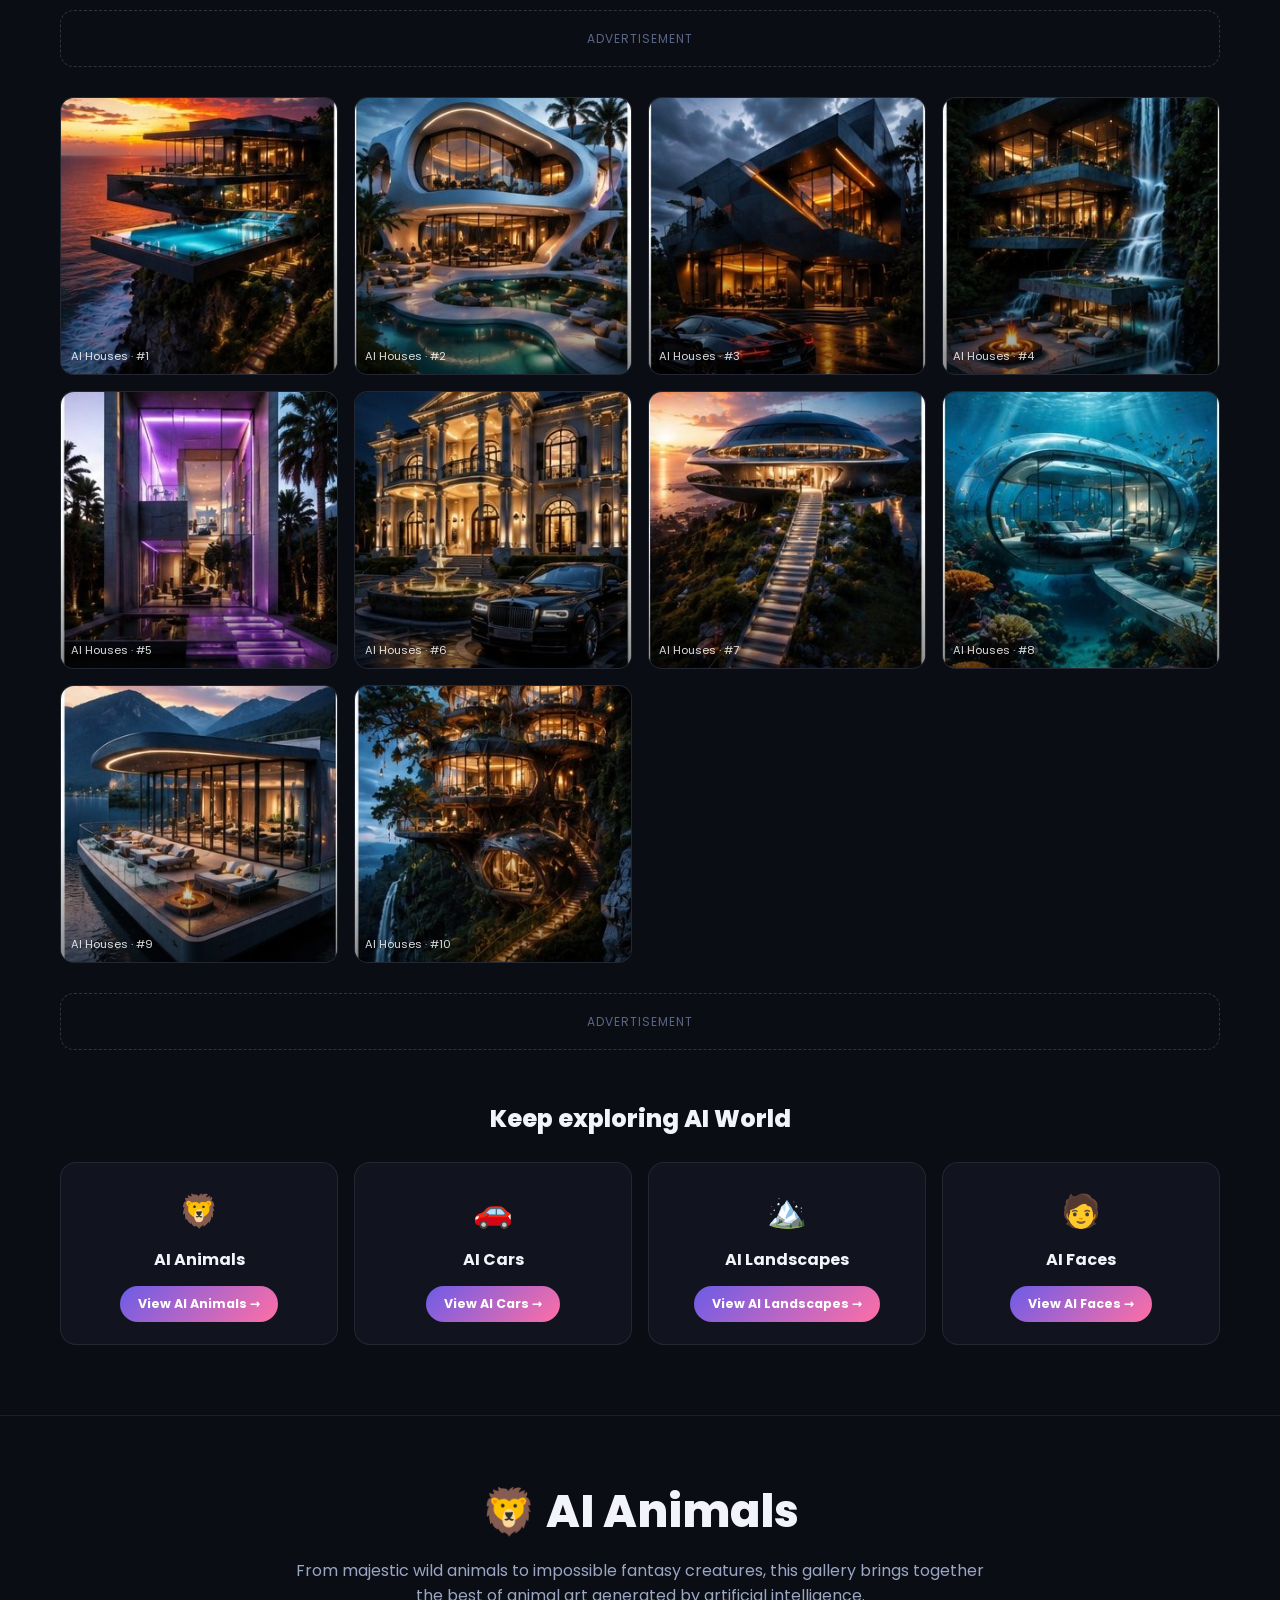
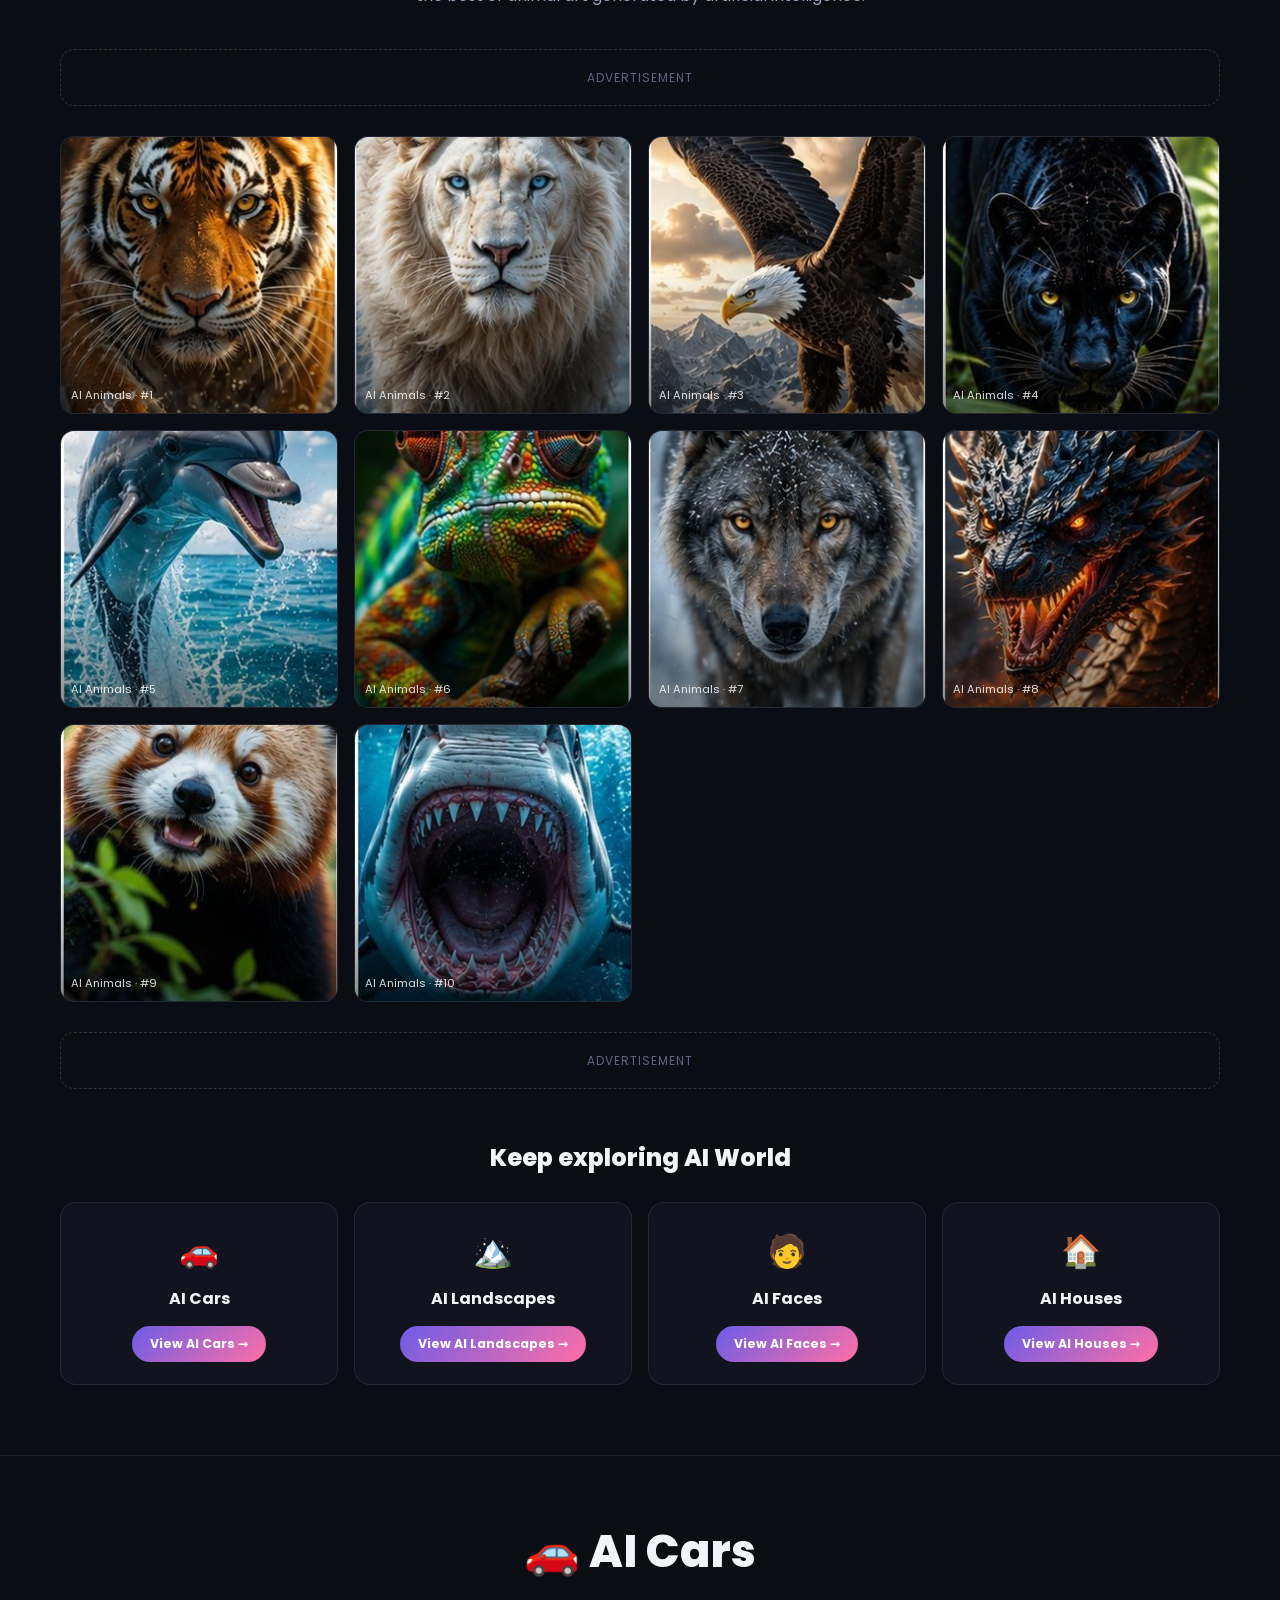
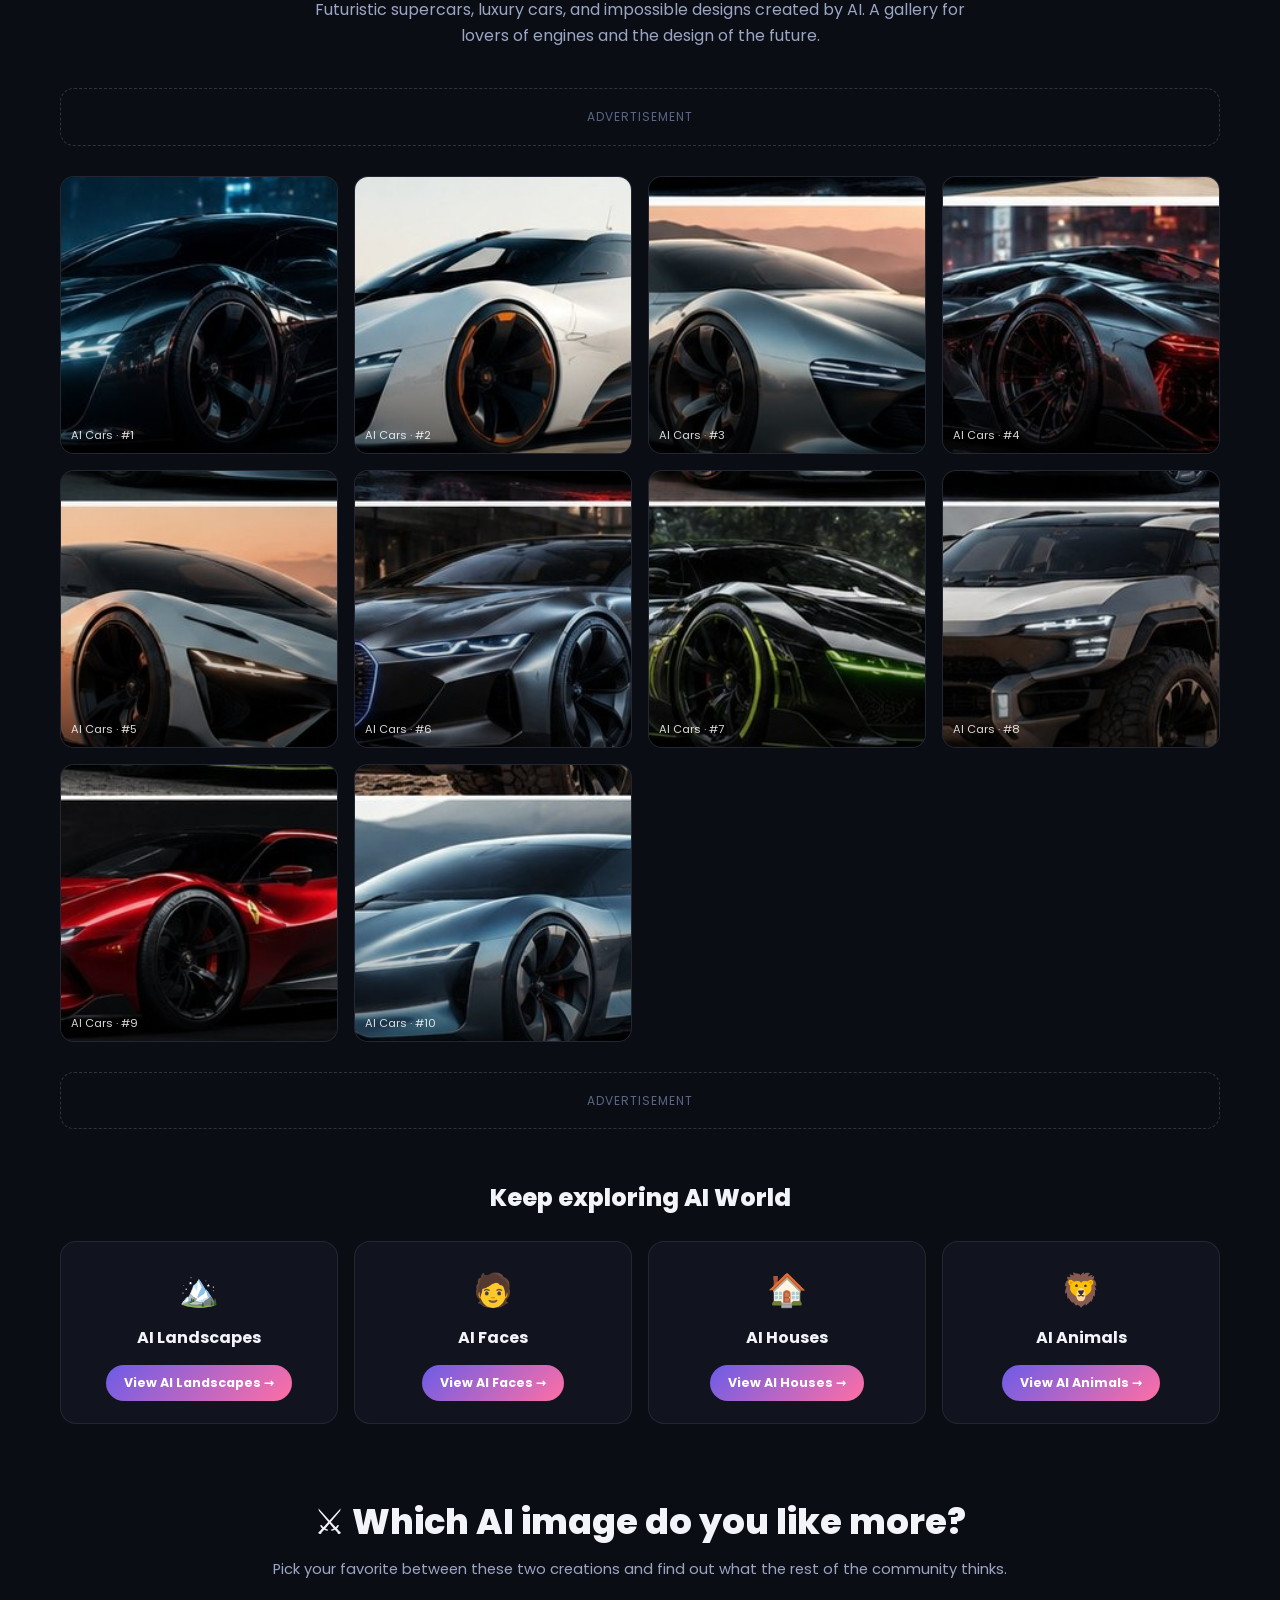
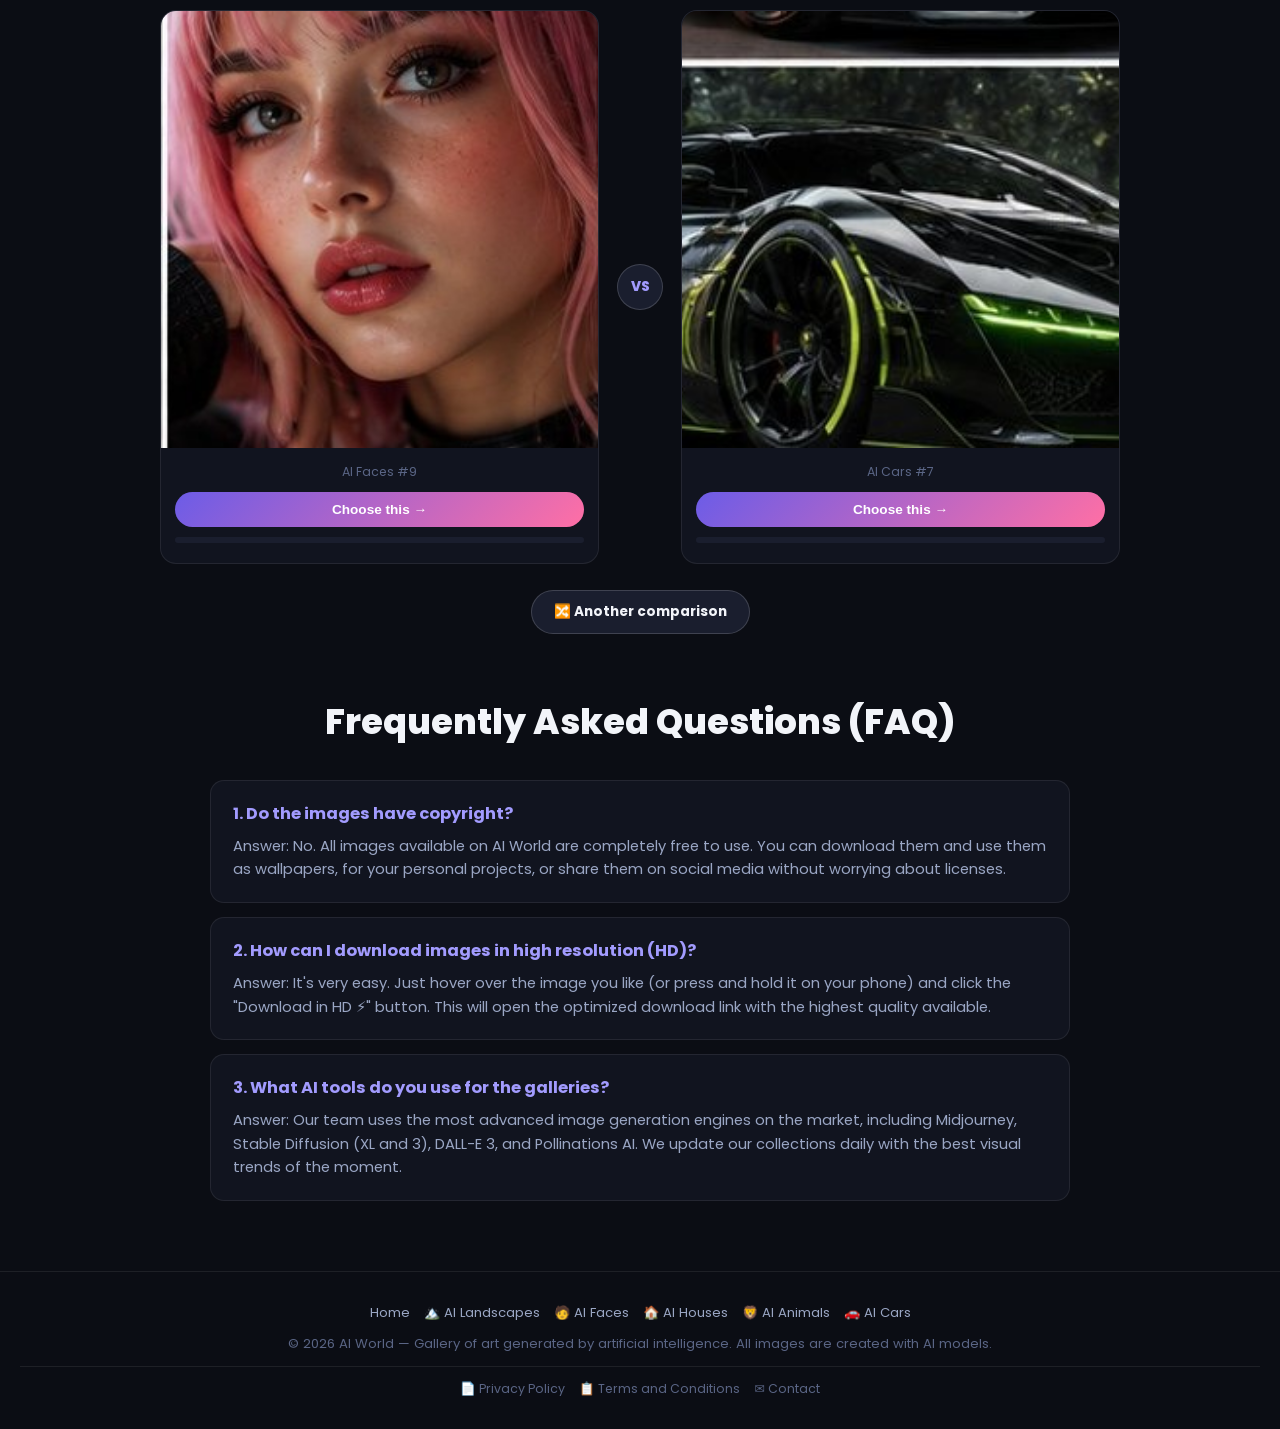
